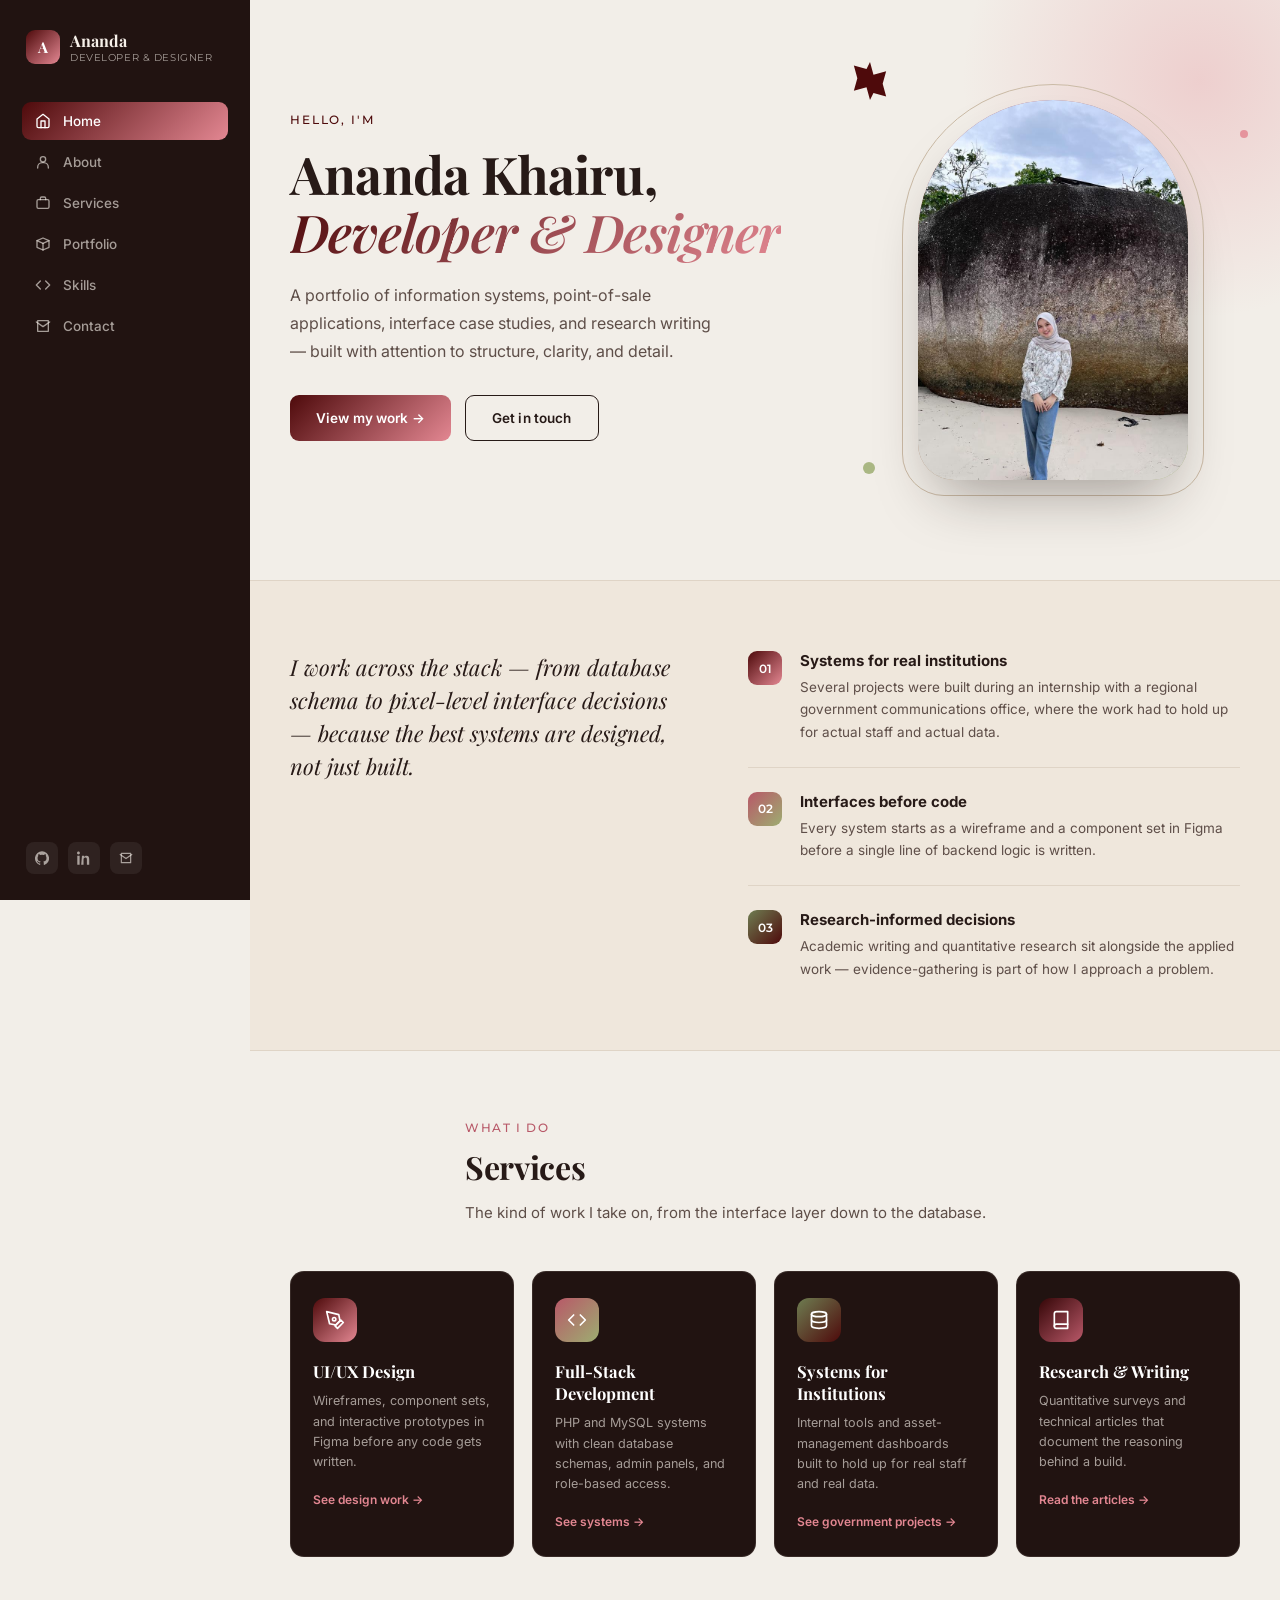
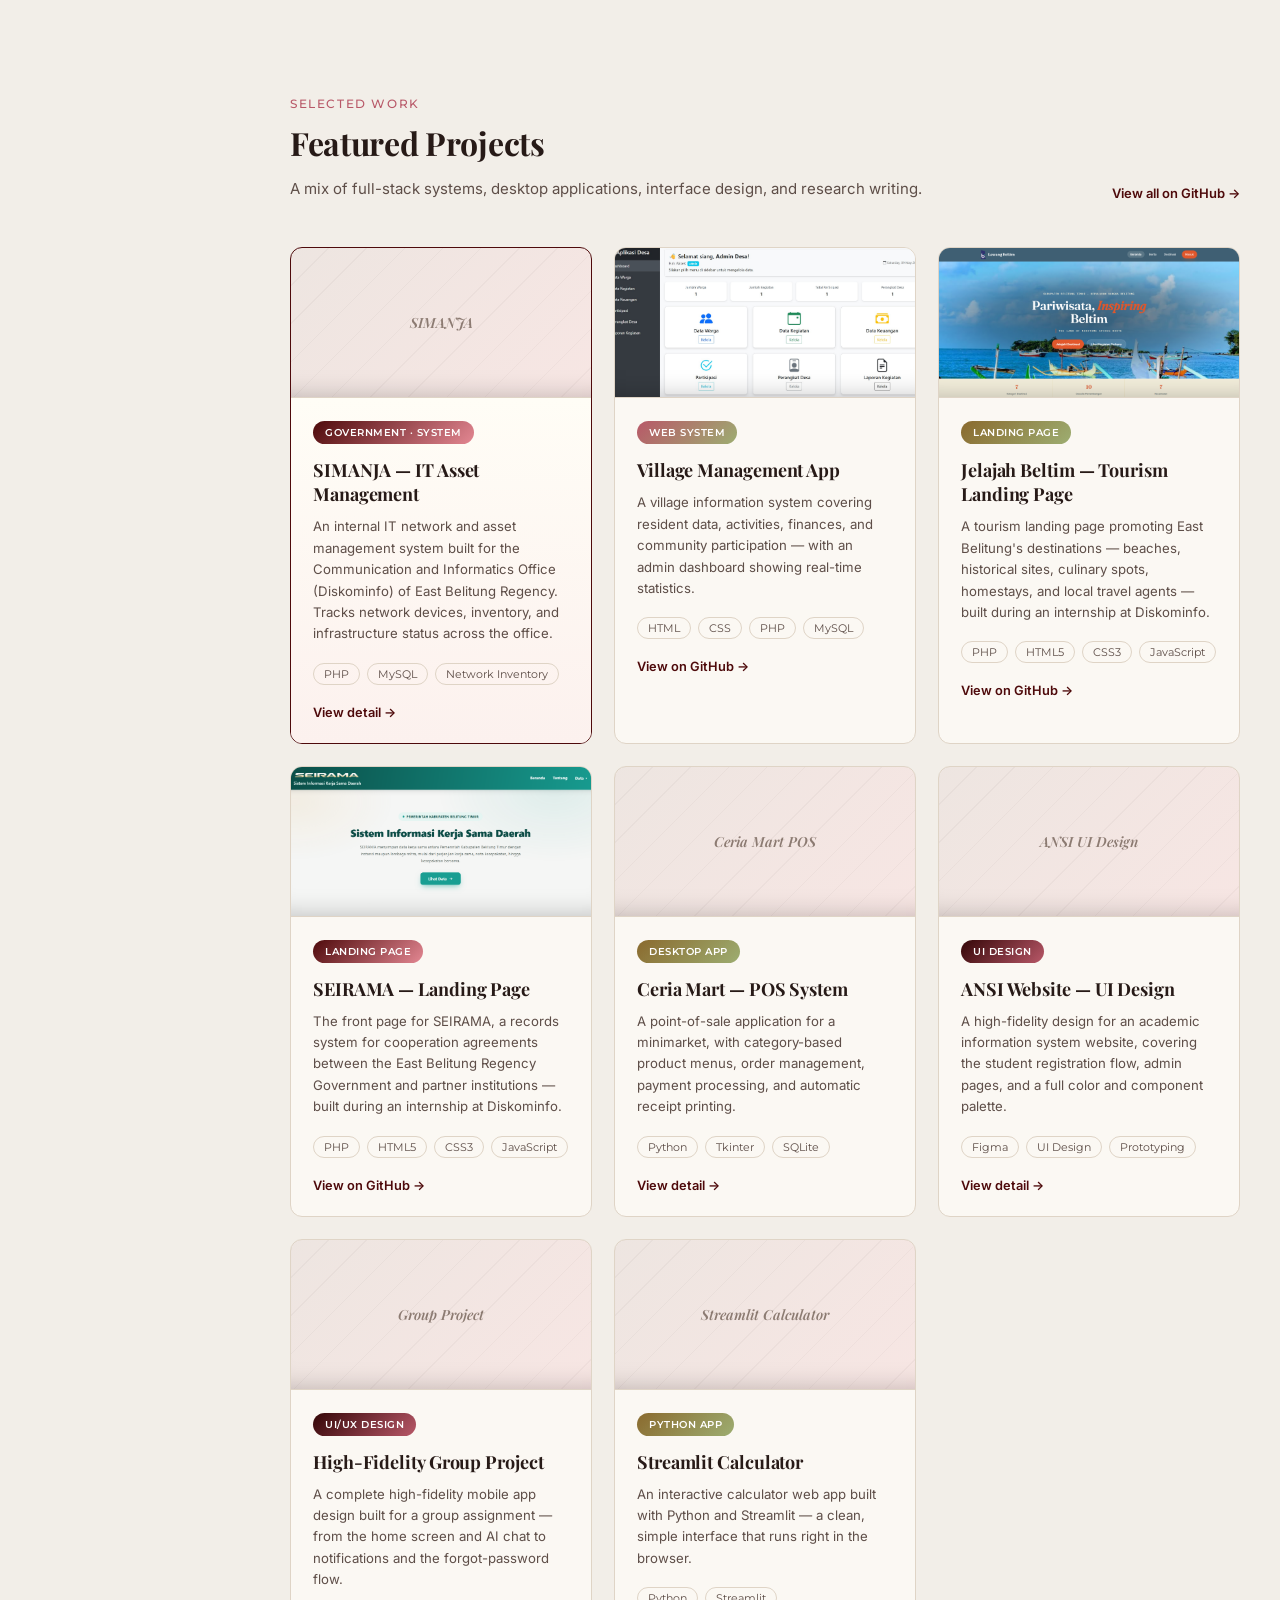
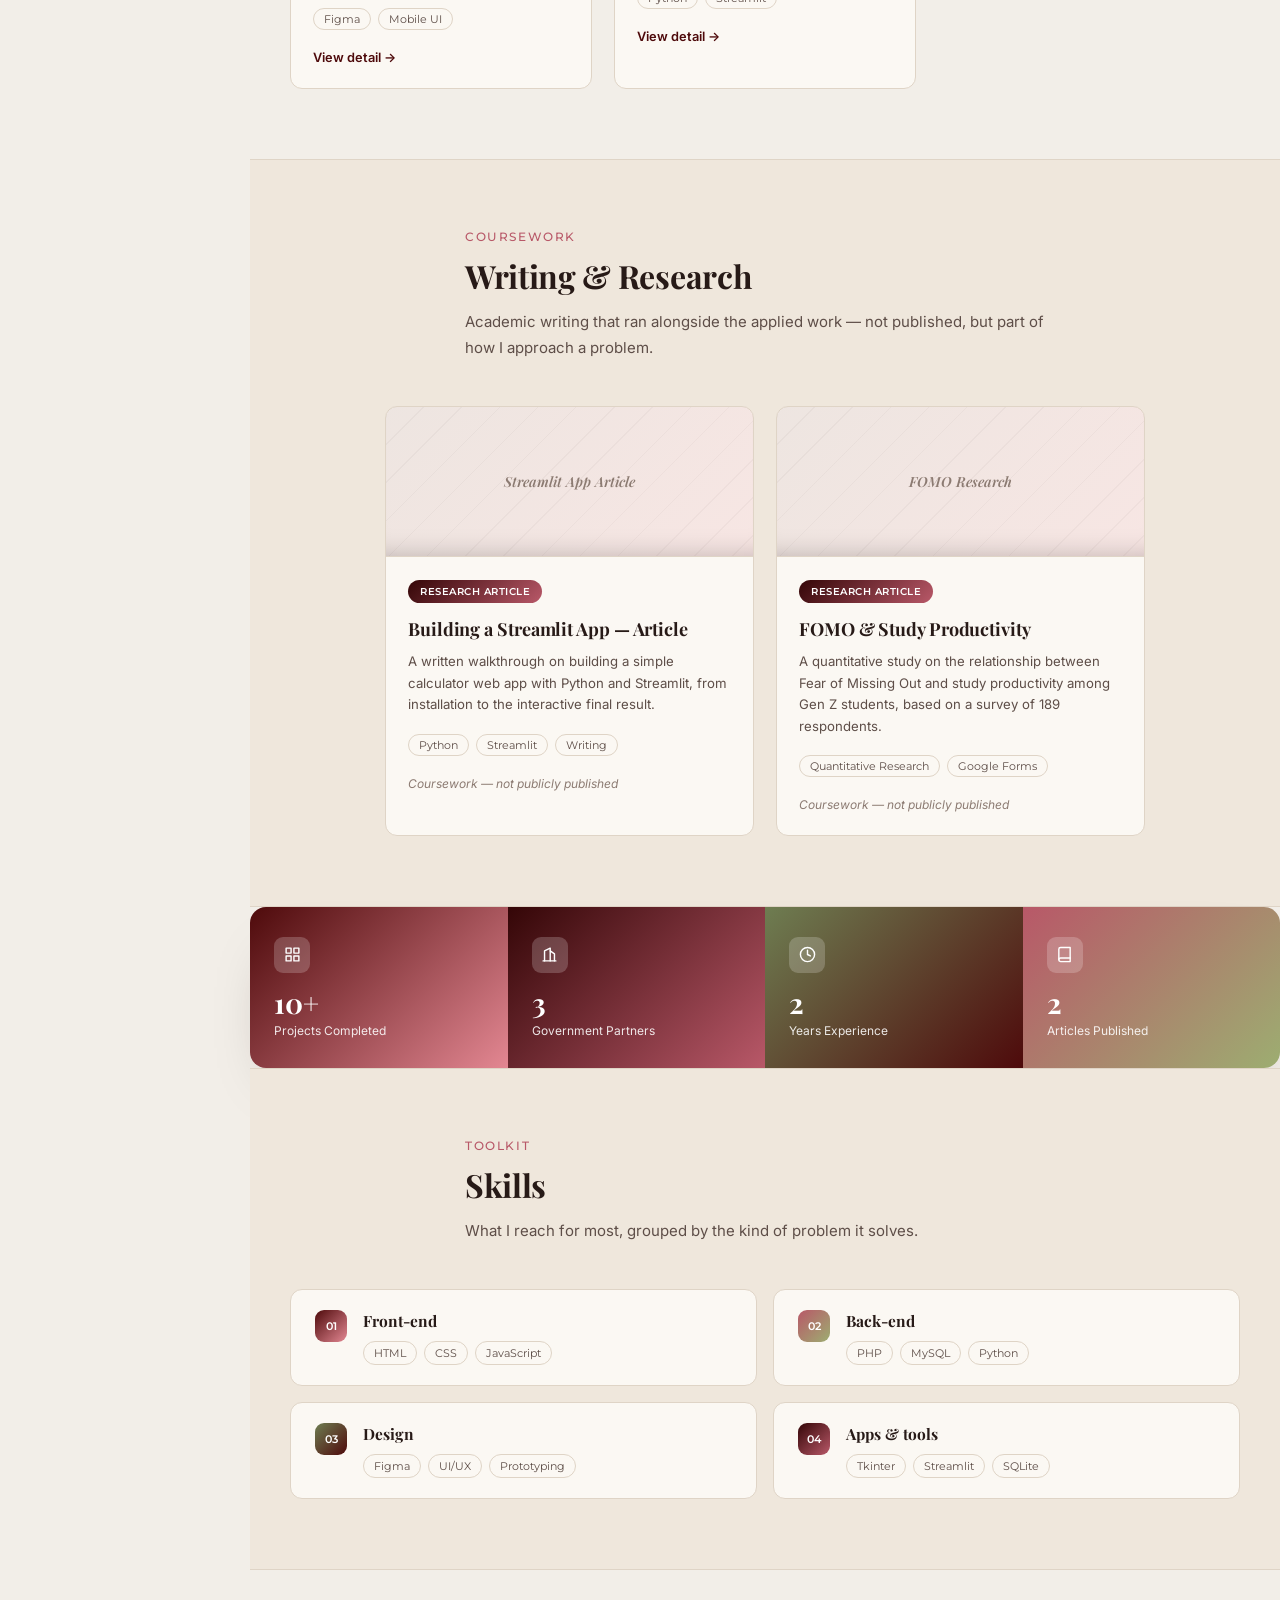
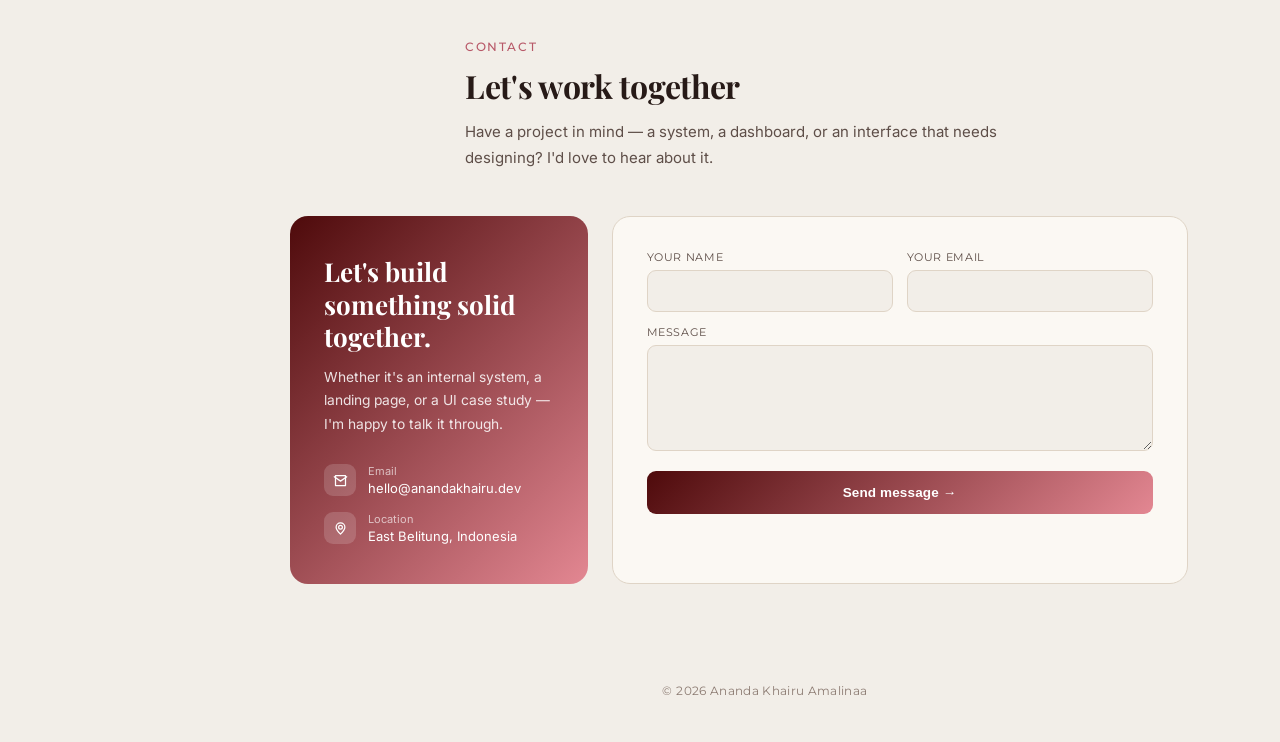
==== index.html @ 0673ea7f "Update index.html" ====
<!DOCTYPE html>
<html lang="en">
<head>
<meta charset="UTF-8">
<meta name="viewport" content="width=device-width, initial-scale=1.0">
<title>Ananda Khairu — Developer & UI/UX Designer</title>
<link rel="preconnect" href="https://fonts.googleapis.com">
<link href="https://fonts.googleapis.com/css2?family=Playfair+Display:ital,wght@0,600;0,700;0,800;0,900;1,600;1,700&family=Montserrat:wght@500;600;700&family=Inter:wght@400;500;600;700&display=swap" rel="stylesheet">
<style>
  :root{
    --cream:#F2EEE8;
    --card:#FBF8F3;
    --panel:#EFE7DC;
    --wine:#4E0A0B;
    --wine-dark:#340607;
    --cornflower:#E38792;
    --cornflower-dark:#B85868;
    --khaki:#9DAD71;
    --khaki-dark:#6E7D51;
    --ink:#271A17;
    --ink-soft:#5E4E48;
    --ink-faint:#8C7B72;
    --line:#DFD4C6;
    --line-strong:#CBBBA6;
    --dark:#211311;
    --dark-soft:#2D1C19;
    --dark-line:rgba(247,241,234,0.1);
    --on-dark:#F7F1EA;
    --on-dark-soft:rgba(247,241,234,0.62);
    --grad-1:linear-gradient(135deg, var(--wine) 0%, var(--cornflower) 100%);
    --grad-2:linear-gradient(135deg, var(--cornflower-dark) 0%, var(--khaki) 100%);
    --grad-3:linear-gradient(135deg, var(--khaki-dark) 0%, var(--wine) 100%);
    --grad-4:linear-gradient(135deg, var(--wine-dark) 0%, var(--cornflower-dark) 100%);
  }
  *{box-sizing:border-box;}
  html{scroll-behavior:smooth;}
  body{
    margin:0;
    background:var(--cream);
    color:var(--ink);
    font-family:'Inter',sans-serif;
    -webkit-font-smoothing:antialiased;
  }
  a{color:inherit;}
  ::selection{background:var(--wine); color:#fff;}
  svg{display:block;}

  .shell{display:flex; min-height:100vh; align-items:stretch;}

  /* ============ SIDEBAR ============ */
  .sidebar{
    width:250px; flex-shrink:0; background:var(--dark); color:var(--on-dark);
    position:sticky; top:0; height:100vh; overflow-y:auto;
    display:flex; flex-direction:column; padding:30px 22px 26px; z-index:60;
  }
  .side-logo{
    display:flex; align-items:center; gap:10px; margin-bottom:38px; padding:0 4px;
  }
  .side-logo .mark{
    width:34px; height:34px; border-radius:9px; background:var(--grad-1);
    display:flex; align-items:center; justify-content:center;
    font-family:'Playfair Display',serif; font-weight:700; font-size:15px; color:#fff; flex-shrink:0;
  }
  .side-logo .txt{font-family:'Playfair Display',serif; font-weight:700; font-size:16px; line-height:1.2;}
  .side-logo .txt small{display:block; font-family:'Montserrat',monospace; font-weight:400; font-size:9.5px; letter-spacing:0.06em; text-transform:uppercase; color:var(--on-dark-soft); margin-top:2px;}

  .side-nav{display:flex; flex-direction:column; gap:3px; margin-bottom:28px;}
  .side-nav a{
    display:flex; align-items:center; gap:12px; padding:11px 13px; border-radius:9px;
    text-decoration:none; color:var(--on-dark-soft); font-size:13.5px; font-weight:500;
    transition:background .18s ease, color .18s ease;
  }
  .side-nav a svg{width:16px; height:16px; flex-shrink:0;}
  .side-nav a:hover{background:rgba(247,241,234,0.06); color:var(--on-dark);}
  .side-nav a.active{background:var(--grad-1); color:#fff;}

  .side-spacer{flex:1;}

  .side-social{display:flex; gap:10px; padding:0 4px;}
  .side-social a{
    width:32px; height:32px; border-radius:8px; background:rgba(247,241,234,0.07);
    display:flex; align-items:center; justify-content:center; color:var(--on-dark-soft);
    transition:background .18s ease, color .18s ease;
  }
  .side-social a svg{width:14px; height:14px;}
  .side-social a:hover{background:var(--grad-1); color:#fff;}

  /* ============ MAIN ============ */
  .main{flex:1; min-width:0;}
  .wrap{max-width:1080px; margin:0 auto; padding:0 40px;}

  /* HERO */
  .hero-shell{position:relative; overflow:hidden;}
  .hero-shell::before{
    content:""; position:absolute; top:-160px; right:-160px; width:480px; height:480px;
    border-radius:50%; background:radial-gradient(circle, var(--cornflower) 0%, transparent 70%); opacity:0.3;
  }
  .hero{
    padding:70px 40px 70px; max-width:1080px; margin:0 auto;
    display:grid; grid-template-columns:1.2fr 0.85fr; gap:50px; align-items:center;
    position:relative; z-index:1;
  }
  .eyebrow{
    font-family:'Montserrat',monospace; font-size:11.5px; letter-spacing:0.16em;
    text-transform:uppercase; color:var(--wine); margin-bottom:18px; font-weight:500;
  }
  h1{
    font-family:'Playfair Display',serif; font-weight:700; font-size:52px; line-height:1.12;
    letter-spacing:-0.015em; margin:0 0 20px;
  }
  h1 em{font-style:italic; font-weight:600; background:var(--grad-1); -webkit-background-clip:text; background-clip:text; color:transparent;}
  .hero p.lead{font-size:16px; line-height:1.75; color:var(--ink-soft); max-width:440px; margin:0 0 30px;}
  .hero-cta{display:flex; gap:14px; flex-wrap:wrap; margin-bottom:26px;}
  .btn{
    display:inline-flex; align-items:center; gap:8px;
    padding:14px 26px; border-radius:9px; font-weight:600; font-size:13.5px;
    text-decoration:none; transition:transform .15s ease, box-shadow .15s ease, background .15s ease;
    letter-spacing:0.01em; border:none; cursor:pointer;
  }
  .btn-primary{background:var(--grad-1); color:#fff;}
  .btn-primary:hover{transform:translateY(-2px); box-shadow:0 16px 28px -10px rgba(78,10,11,0.45);}
  .btn-ghost{border:1.5px solid var(--ink); color:var(--ink); background:transparent;}
  .btn-ghost:hover{background:var(--ink); color:var(--cream);}

  /* hero visual — arch photo frame */
  .hero-visual{position:relative; display:flex; align-items:center; justify-content:center; height:440px;}
  .photo-ring{
    position:absolute; width:302px; height:412px; border-radius:151px 151px 42px 42px;
    border:1.5px solid var(--line-strong); pointer-events:none;
  }
  .photo-arch{
    position:relative; width:270px; height:380px; border-radius:135px 135px 36px 36px;
    overflow:hidden; background:var(--grad-2); box-shadow:0 30px 60px -20px rgba(33,23,17,0.4);
  }
  .photo-arch img{width:100%; height:100%; object-fit:cover; display:block; position:relative; z-index:2;}
  .photo-arch .fallback{
    position:absolute; inset:0; display:flex; flex-direction:column; align-items:center; justify-content:center;
    gap:12px; color:#fff; text-align:center; padding:24px; z-index:1;
  }
  .photo-arch .fallback svg{width:44px; height:44px; opacity:0.85;}
  .photo-arch .fallback span{font-size:12.5px; line-height:1.55; opacity:0.92; max-width:190px;}
  .hero-star{position:absolute; top:-8px; left:-16px; width:38px; height:38px; color:var(--wine); z-index:3;}
  .deco-dot{position:absolute; border-radius:50%;}
  .deco-dot.d1{width:12px; height:12px; background:var(--khaki); bottom:36px; left:-4px; opacity:0.85;}
  .deco-dot.d2{width:8px; height:8px; background:var(--cornflower); top:60px; right:-8px; opacity:0.85;}

  /* SECTIONS */
  section{padding:70px 40px;}
  .section-head{max-width:600px; margin:0 auto 46px;}
  .section-head.row-head{display:flex; align-items:flex-end; justify-content:space-between; max-width:none; gap:20px;}
  .section-eyebrow{
    font-family:'Montserrat',monospace; font-size:11.5px; letter-spacing:0.14em; text-transform:uppercase;
    color:var(--cornflower-dark); margin-bottom:10px; font-weight:500;
  }
  h2{font-family:'Playfair Display',serif; font-size:32px; font-weight:700; margin:0 0 12px; letter-spacing:-0.01em;}
  .section-head p{color:var(--ink-soft); line-height:1.7; font-size:15px; margin:0;}
  .view-all{font-size:13px; font-weight:600; color:var(--wine); text-decoration:none; white-space:nowrap; display:inline-flex; align-items:center; gap:5px;}
  .view-all:hover{gap:8px;}

  #about{background:var(--panel); border-top:1px solid var(--line); border-bottom:1px solid var(--line);}

  /* ABOUT */
  .about-grid{max-width:1080px; margin:0 auto; display:grid; grid-template-columns:0.9fr 1.1fr; gap:56px;}
  .about-grid .big{font-family:'Playfair Display',serif; font-style:italic; font-size:22px; line-height:1.5; color:var(--ink); margin:0;}
  .about-list{display:flex; flex-direction:column; gap:24px;}
  .about-item{display:flex; gap:18px; padding-bottom:24px; border-bottom:1px solid var(--line);}
  .about-item:last-child{border-bottom:none; padding-bottom:0;}
  .about-item .num{
    font-family:'Montserrat',monospace; font-size:12px; font-weight:600;
    width:34px; height:34px; min-width:34px; border-radius:9px;
    display:flex; align-items:center; justify-content:center; color:#fff;
  }
  .about-item:nth-child(1) .num{background:var(--grad-1);}
  .about-item:nth-child(2) .num{background:var(--grad-2);}
  .about-item:nth-child(3) .num{background:var(--grad-3);}
  .about-item h4{font-size:15px; font-weight:700; margin:0 0 6px;}
  .about-item p{font-size:13.5px; color:var(--ink-soft); line-height:1.65; margin:0;}

  /* SERVICES (dark bento) */
  #services{background:var(--cream);}
  .services-grid{max-width:1080px; margin:0 auto; display:grid; grid-template-columns:repeat(4,1fr); gap:18px;}
  .service-card{
    background:var(--dark); color:var(--on-dark); border:1px solid var(--dark-line); border-radius:14px; padding:26px 22px;
    transition:transform .2s ease, box-shadow .2s ease;
  }
  .service-card:hover{transform:translateY(-5px); box-shadow:0 26px 46px -26px rgba(33,23,17,0.4);}
  .service-card .icon{
    width:44px; height:44px; border-radius:12px;
    display:flex; align-items:center; justify-content:center; margin-bottom:18px; color:#fff;
  }
  .service-card .icon svg{width:20px; height:20px;}
  .service-card:nth-child(4n+1) .icon{background:var(--grad-1);}
  .service-card:nth-child(4n+2) .icon{background:var(--grad-2);}
  .service-card:nth-child(4n+3) .icon{background:var(--grad-3);}
  .service-card:nth-child(4n+4) .icon{background:var(--grad-4);}
  .service-card h4{font-family:'Playfair Display',serif; font-size:16.5px; font-weight:700; margin:0 0 9px; color:#fff;}
  .service-card p{font-size:12.6px; color:var(--on-dark-soft); line-height:1.6; margin:0 0 16px;}
  .service-card a{font-size:12px; font-weight:600; color:var(--cornflower); text-decoration:none; display:inline-flex; align-items:center; gap:5px;}
  .service-card a:hover{gap:8px;}

  /* PROJECTS GRID */
  .grid{max-width:1080px; margin:0 auto; display:grid; grid-template-columns:repeat(3,1fr); gap:22px;}
  .card{
    background:var(--card); border:1px solid var(--line); border-radius:12px;
    overflow:hidden; display:flex; flex-direction:column; min-height:100%;
    transition:transform .22s ease, box-shadow .22s ease, border-color .22s ease;
  }
  .card:hover{transform:translateY(-5px); box-shadow:0 26px 46px -26px rgba(33,23,17,0.32); border-color:var(--line-strong);}
  .card .thumb{height:150px; width:100%; background-size:cover; background-position:center; border-bottom:1px solid var(--line); position:relative;}
  .card .thumb::after{content:""; position:absolute; inset:0; box-shadow:inset 0 -26px 26px -26px rgba(0,0,0,0.25);}
  .card .thumb.placeholder{position:relative; overflow:hidden;}
  .card .thumb.placeholder .fallback-txt{
    position:absolute; inset:0; display:flex; align-items:center; justify-content:center;
    background:
      linear-gradient(135deg, rgba(78,10,11,0.08), rgba(227,135,146,0.16)),
      repeating-linear-gradient(135deg, transparent, transparent 26px, rgba(33,23,17,0.035) 26px, rgba(33,23,17,0.035) 27px);
    font-family:'Playfair Display',serif; font-style:italic; font-weight:600; font-size:14px; color:var(--ink-faint);
    text-align:center; padding:10px; z-index:1;
  }
  .card .thumb.placeholder img{position:relative; width:100%; height:100%; object-fit:cover; z-index:2;}
  .card .thumb.logo{display:flex; align-items:center; justify-content:center; background:var(--dark); padding:18px;}
  .card .thumb.logo img{height:100%; width:auto; object-fit:contain;}
  .card .body{padding:22px;}
  .card .badge{
    display:inline-block; font-family:'Montserrat',monospace; font-size:10.3px; font-weight:600;
    letter-spacing:0.05em; text-transform:uppercase; padding:5px 12px; border-radius:20px; margin-bottom:14px; color:#fff;
  }
  .badge.web{background:var(--grad-2);}
  .badge.uiux{background:var(--grad-4);}
  .badge.app{background:linear-gradient(135deg,#8A6A2E,var(--khaki));}
  .badge.gov{background:var(--grad-1);}
  .card h3{font-family:'Playfair Display',serif; font-size:18px; font-weight:700; margin:0 0 10px; letter-spacing:-0.005em;}
  .card p{font-size:13.2px; line-height:1.62; color:var(--ink-soft); margin:0 0 18px; flex-grow:1;}
  .stack{display:flex; flex-wrap:wrap; gap:7px; margin-bottom:16px;}
  .stack span{font-size:11px; font-family:'Montserrat',monospace; border:1px solid var(--line); padding:3px 10px; border-radius:20px; color:var(--ink-soft);}
  .card a.detail{font-size:12.8px; font-weight:600; color:var(--wine); text-decoration:none; display:inline-flex; align-items:center; gap:6px;}
  .card a.detail:hover{gap:9px;}
  .card .detail-note{font-size:12px; font-style:italic; color:var(--ink-faint); font-family:'Inter',sans-serif;}
  .card.featured{border-color:var(--wine);}
  .card.featured .body{background:linear-gradient(180deg,#FFFDF6 0%, #FCF1EE 100%);}
  .writing-grid{grid-template-columns:repeat(2,1fr); max-width:760px;}
  #writing{background:var(--panel); border-top:1px solid var(--line); border-bottom:1px solid var(--line);}

  /* STATS BAR */
  .stats-bar{padding:0;}
  .stats-bar-inner{display:grid; grid-template-columns:repeat(4,1fr); max-width:1080px; margin:0 auto; border-radius:16px; overflow:hidden; box-shadow:0 30px 60px -30px rgba(33,23,17,0.35);}
  .stat-block{padding:30px 24px; color:#fff;}
  .stat-block:nth-child(1){background:var(--grad-1);}
  .stat-block:nth-child(2){background:var(--grad-4);}
  .stat-block:nth-child(3){background:var(--grad-3);}
  .stat-block:nth-child(4){background:var(--grad-2);}
  .stat-block .icon{width:36px; height:36px; border-radius:9px; background:rgba(255,255,255,0.2); display:flex; align-items:center; justify-content:center; margin-bottom:16px;}
  .stat-block .icon svg{width:17px; height:17px;}
  .stat-block .num{font-family:'Playfair Display',serif; font-weight:700; font-size:28px; line-height:1;}
  .stat-block .label{font-size:12px; margin-top:6px; opacity:0.88;}

  /* SKILLS */
  #skills{background:var(--panel); border-top:1px solid var(--line); border-bottom:1px solid var(--line);}
  .skills-wrap{max-width:1080px; margin:0 auto; display:grid; grid-template-columns:1fr 1fr; gap:16px;}
  .skill-row{padding:20px 24px; background:var(--card); border:1px solid var(--line); border-radius:12px; display:flex; gap:16px; align-items:flex-start;}
  .skill-row .num{
    width:32px; height:32px; min-width:32px; border-radius:9px; color:#fff;
    display:flex; align-items:center; justify-content:center; font-family:'Montserrat',monospace; font-size:11px; font-weight:600;
  }
  .skill-row:nth-child(1) .num{background:var(--grad-1);}
  .skill-row:nth-child(2) .num{background:var(--grad-2);}
  .skill-row:nth-child(3) .num{background:var(--grad-3);}
  .skill-row:nth-child(4) .num{background:var(--grad-4);}
  .skill-row .name{font-family:'Playfair Display',serif; font-weight:700; font-size:15.5px; margin-bottom:10px; display:block;}
  .skill-row .tags{display:flex; gap:7px; flex-wrap:wrap;}
  .skill-row .tags span{font-size:11.3px; font-family:'Montserrat',monospace; color:var(--ink-soft); border:1px solid var(--line); padding:4px 10px; border-radius:20px;}

  /* CONTACT */
  #contact{background:var(--cream);}
  .contact-grid{max-width:1080px; margin:0 auto; display:grid; grid-template-columns:0.85fr 1.15fr; gap:24px;}
  .contact-card{background:var(--grad-1); border-radius:18px; padding:40px 34px; color:#fff; display:flex; flex-direction:column;}
  .contact-card h3{font-family:'Playfair Display',serif; font-size:26px; margin:0 0 12px; line-height:1.25;}
  .contact-card p{font-size:13.8px; line-height:1.7; color:rgba(255,255,255,0.86); margin:0 0 28px;}
  .contact-info{display:flex; flex-direction:column; gap:16px; margin-top:auto;}
  .contact-info .item{display:flex; gap:12px; align-items:center; font-size:13px;}
  .contact-info .ico{width:32px; height:32px; border-radius:9px; background:rgba(255,255,255,0.16); display:flex; align-items:center; justify-content:center; flex-shrink:0;}
  .contact-info .ico svg{width:15px; height:15px;}
  .contact-info .item div span{display:block; font-size:11px; color:rgba(255,255,255,0.65); margin-bottom:2px;}

  .contact-form{background:var(--card); border:1px solid var(--line); border-radius:18px; padding:34px;}
  .form-row{display:grid; grid-template-columns:1fr 1fr; gap:14px; margin-bottom:14px;}
  .form-field{display:flex; flex-direction:column; gap:6px;}
  .form-field.full{grid-column:1 / -1;}
  .form-field label{font-family:'Montserrat',monospace; font-size:10.5px; letter-spacing:0.06em; text-transform:uppercase; color:var(--ink-soft);}
  .form-field input, .form-field textarea{
    border:1px solid var(--line); border-radius:9px; padding:12px 14px; font-family:'Inter',sans-serif;
    font-size:13.5px; background:var(--cream); color:var(--ink); resize:vertical;
  }
  .form-field input:focus, .form-field textarea:focus{outline:2px solid var(--cornflower); outline-offset:1px;}
  .contact-form button{width:100%; justify-content:center; margin-top:6px;}

  footer.fine-print{padding:30px 40px 44px; text-align:center;}
  footer.fine-print .fine{font-size:11.5px; color:var(--ink-faint); font-family:'Montserrat',monospace; letter-spacing:0.03em;}

  @media (max-width:980px){
    .shell{flex-direction:column;}
    .sidebar{
      position:relative; height:auto; width:100%; flex-direction:row;
      align-items:center; justify-content:space-between; padding:16px 20px;
    }
    .side-nav, .side-spacer, .side-social{display:none;}
    .hero{grid-template-columns:1fr; padding-top:50px; text-align:left;}
    .hero-visual{height:280px; order:-1; margin-bottom:10px;}
    h1{font-size:38px;}
    .grid{grid-template-columns:1fr 1fr;}
    .about-grid{grid-template-columns:1fr; gap:32px;}
    .services-grid{grid-template-columns:1fr 1fr;}
    .stats-bar-inner{grid-template-columns:1fr 1fr;}
    .skills-wrap{grid-template-columns:1fr;}
    .contact-grid{grid-template-columns:1fr;}
    .wrap, .hero, section{padding-left:24px; padding-right:24px;}
  }
  @media (max-width:560px){
    .grid{grid-template-columns:1fr;}
    .services-grid{grid-template-columns:1fr;}
    .stats-bar-inner{grid-template-columns:1fr;}
    .form-row{grid-template-columns:1fr;}
    h1{font-size:32px;}
  }
</style>
</head>
<body>

<div class="shell">
  <aside class="sidebar">
    <div class="side-logo">
      <div class="mark">A</div>
      <div class="txt">Ananda<small>Developer & Designer</small></div>
    </div>
    <nav class="side-nav">
      <a href="#hero" class="active"><svg viewBox="0 0 24 24" fill="none" stroke="currentColor" stroke-width="2" stroke-linecap="round" stroke-linejoin="round"><path d="M3 9l9-7 9 7v11a2 2 0 0 1-2 2H5a2 2 0 0 1-2-2z"/><polyline points="9 22 9 12 15 12 15 22"/></svg>Home</a>
      <a href="#about"><svg viewBox="0 0 24 24" fill="none" stroke="currentColor" stroke-width="2" stroke-linecap="round" stroke-linejoin="round"><circle cx="12" cy="8" r="4"/><path d="M4 21v-1a7 7 0 0 1 7-7h2a7 7 0 0 1 7 7v1"/></svg>About</a>
      <a href="#services"><svg viewBox="0 0 24 24" fill="none" stroke="currentColor" stroke-width="2" stroke-linecap="round" stroke-linejoin="round"><rect x="3" y="7" width="18" height="13" rx="2"/><path d="M8 7V5a2 2 0 0 1 2-2h4a2 2 0 0 1 2 2v2"/></svg>Services</a>
      <a href="#work"><svg viewBox="0 0 24 24" fill="none" stroke="currentColor" stroke-width="2" stroke-linecap="round" stroke-linejoin="round"><path d="M3 7l9-4 9 4-9 4-9-4z"/><path d="M3 7v10l9 4 9-4V7"/><path d="M12 11v10"/></svg>Portfolio</a>
      <a href="#skills"><svg viewBox="0 0 24 24" fill="none" stroke="currentColor" stroke-width="2" stroke-linecap="round" stroke-linejoin="round"><polyline points="16 18 22 12 16 6"/><polyline points="8 6 2 12 8 18"/></svg>Skills</a>
      <a href="#contact"><svg viewBox="0 0 24 24" fill="none" stroke="currentColor" stroke-width="2" stroke-linecap="round" stroke-linejoin="round"><path d="M4 4h16v16H4z"/><path d="M22 6l-10 7L2 6"/></svg>Contact</a>
    </nav>
    <div class="side-spacer"></div>
    <div class="side-social">
      <a href="https://github.com/anandakhairu" target="_blank" aria-label="GitHub"><svg viewBox="0 0 24 24" fill="currentColor"><path d="M12 .5a12 12 0 0 0-3.79 23.4c.6.1.82-.26.82-.58v-2.02c-3.34.72-4.04-1.6-4.04-1.6-.55-1.4-1.34-1.76-1.34-1.76-1.1-.75.08-.74.08-.74 1.2.09 1.84 1.24 1.84 1.24 1.08 1.84 2.83 1.3 3.52 1 .1-.78.42-1.3.76-1.6-2.66-.3-5.47-1.34-5.47-5.93 0-1.31.47-2.38 1.24-3.22-.13-.3-.54-1.52.12-3.18 0 0 1-.32 3.3 1.23a11.5 11.5 0 0 1 6 0c2.3-1.55 3.3-1.23 3.3-1.23.66 1.66.25 2.88.12 3.18.77.84 1.24 1.91 1.24 3.22 0 4.6-2.81 5.62-5.49 5.92.43.37.81 1.1.81 2.22v3.29c0 .32.22.69.83.57A12 12 0 0 0 12 .5z"/></svg></a>
      <a href="https://www.linkedin.com/in/anandakhairuamalinaa" target="_blank" aria-label="LinkedIn"><svg viewBox="0 0 24 24" fill="currentColor"><path d="M4.98 3.5C4.98 4.88 3.88 6 2.5 6S0 4.88 0 3.5 1.12 1 2.5 1s2.48 1.12 2.48 2.5zM.5 8.25h4v15.25h-4zM8.5 8.25h3.83v2.08h.05c.53-1 1.84-2.08 3.79-2.08 4.05 0 4.8 2.67 4.8 6.15v9.1h-4v-8.07c0-1.92-.03-4.4-2.68-4.4-2.68 0-3.09 2.1-3.09 4.26v8.21h-4z"/></svg></a>
      <a href="mailto:hello@anandakhairu.dev" aria-label="Email"><svg viewBox="0 0 24 24" fill="none" stroke="currentColor" stroke-width="2" stroke-linecap="round" stroke-linejoin="round"><path d="M4 4h16v16H4z"/><path d="M22 6l-10 7L2 6"/></svg></a>
    </div>
  </aside>

  <div class="main">

    <div class="hero-shell">
    <section class="hero" id="hero">
      <div>
        <div class="eyebrow">Hello, I'm</div>
        <h1>Ananda Khairu, <em>Developer & Designer</em></h1>
        <p class="lead">A portfolio of information systems, point-of-sale applications, interface case studies, and research writing — built with attention to structure, clarity, and detail.</p>
        <div class="hero-cta">
          <a href="#work" class="btn btn-primary">View my work →</a>
          <a href="#contact" class="btn btn-ghost">Get in touch</a>
        </div>
      </div>
      <div class="hero-visual">
        <div class="photo-ring"></div>
        <div class="deco-dot d1"></div>
        <div class="deco-dot d2"></div>
        <svg class="hero-star" viewBox="0 0 24 24" fill="currentColor"><path d="M12 0l2.2 8 8-2.2-2.2 8 2.2 8-8-2.2L12 24l-2.2-8-8 2.2 2.2-8-2.2-8 8 2.2z"/></svg>
        <div class="photo-arch">
          <div class="fallback">
            <svg viewBox="0 0 24 24" fill="none" stroke="currentColor" stroke-width="1.5" stroke-linecap="round" stroke-linejoin="round"><circle cx="12" cy="8" r="4"/><path d="M4 21v-1a7 7 0 0 1 7-7h2a7 7 0 0 1 7 7v1"/></svg>
            <span>Taruh fotomu di assets/profile.jpeg</span>
          </div>
          <img src="assets/profile.jpeg" alt="Ananda Khairu" onerror="this.style.display='none'">
        </div>
      </div>
    </section>
    </div>

    <section id="about">
      <div class="about-grid">
        <p class="big">I work across the stack — from database schema to pixel-level interface decisions — because the best systems are designed, not just built.</p>
        <div class="about-list">
          <div class="about-item">
            <span class="num">01</span>
            <div><h4>Systems for real institutions</h4><p>Several projects were built during an internship with a regional government communications office, where the work had to hold up for actual staff and actual data.</p></div>
          </div>
          <div class="about-item">
            <span class="num">02</span>
            <div><h4>Interfaces before code</h4><p>Every system starts as a wireframe and a component set in Figma before a single line of backend logic is written.</p></div>
          </div>
          <div class="about-item">
            <span class="num">03</span>
            <div><h4>Research-informed decisions</h4><p>Academic writing and quantitative research sit alongside the applied work — evidence-gathering is part of how I approach a problem.</p></div>
          </div>
        </div>
      </div>
    </section>

    <section id="services">
      <div class="section-head">
        <div class="section-eyebrow">What I do</div>
        <h2>Services</h2>
        <p>The kind of work I take on, from the interface layer down to the database.</p>
      </div>
      <div class="services-grid">
        <div class="service-card">
          <div class="icon"><svg viewBox="0 0 24 24" fill="none" stroke="currentColor" stroke-width="2" stroke-linecap="round" stroke-linejoin="round"><path d="M12 19l7-7 3 3-7 7-3-3z"/><path d="M18 13l-1.5-7.5L2 2l3.5 14.5L13 18l5-5z"/><circle cx="11" cy="11" r="2"/></svg></div>
          <h4>UI/UX Design</h4>
          <p>Wireframes, component sets, and interactive prototypes in Figma before any code gets written.</p>
          <a href="#work">See design work →</a>
        </div>
        <div class="service-card">
          <div class="icon"><svg viewBox="0 0 24 24" fill="none" stroke="currentColor" stroke-width="2" stroke-linecap="round" stroke-linejoin="round"><polyline points="16 18 22 12 16 6"/><polyline points="8 6 2 12 8 18"/></svg></div>
          <h4>Full-Stack Development</h4>
          <p>PHP and MySQL systems with clean database schemas, admin panels, and role-based access.</p>
          <a href="#work">See systems →</a>
        </div>
        <div class="service-card">
          <div class="icon"><svg viewBox="0 0 24 24" fill="none" stroke="currentColor" stroke-width="2" stroke-linecap="round" stroke-linejoin="round"><ellipse cx="12" cy="5" rx="9" ry="3"/><path d="M21 12c0 1.66-4 3-9 3s-9-1.34-9-3"/><path d="M3 5v14c0 1.66 4 3 9 3s9-1.34 9-3V5"/></svg></div>
          <h4>Systems for Institutions</h4>
          <p>Internal tools and asset-management dashboards built to hold up for real staff and real data.</p>
          <a href="#work">See government projects →</a>
        </div>
        <div class="service-card">
          <div class="icon"><svg viewBox="0 0 24 24" fill="none" stroke="currentColor" stroke-width="2" stroke-linecap="round" stroke-linejoin="round"><path d="M4 19.5A2.5 2.5 0 0 1 6.5 17H20"/><path d="M6.5 2H20v20H6.5A2.5 2.5 0 0 1 4 19.5v-15A2.5 2.5 0 0 1 6.5 2z"/></svg></div>
          <h4>Research & Writing</h4>
          <p>Quantitative surveys and technical articles that document the reasoning behind a build.</p>
          <a href="#work">Read the articles →</a>
        </div>
      </div>
    </section>

    <section id="work">
      <div class="section-head row-head">
        <div>
          <div class="section-eyebrow">Selected work</div>
          <h2>Featured Projects</h2>
          <p>A mix of full-stack systems, desktop applications, interface design, and research writing.</p>
        </div>
        <a class="view-all" href="https://github.com/anandakhairu" target="_blank">View all on GitHub →</a>
      </div>

      <div class="grid">

        <div class="card featured">
          <div class="thumb placeholder"><span class="fallback-txt">SIMANJA</span><img src="assets/simanja-dashboard.jpg" alt="SIMANJA" onerror="this.style.display='none'"></div>
          <div class="body">
            <span class="badge gov">Government · System</span>
            <h3>SIMANJA — IT Asset Management</h3>
            <p>An internal IT network and asset management system built for the Communication and Informatics Office (Diskominfo) of East Belitung Regency. Tracks network devices, inventory, and infrastructure status across the office.</p>
            <div class="stack"><span>PHP</span><span>MySQL</span><span>Network Inventory</span></div>
            <a class="detail" href="#">View detail →</a>
          </div>
        </div>

        <div class="card">
          <div class="thumb" style="background-image:url('assets/desa-dashboard.jpg');"></div>
          <div class="body">
            <span class="badge web">Web System</span>
            <h3>Village Management App</h3>
            <p>A village information system covering resident data, activities, finances, and community participation — with an admin dashboard showing real-time statistics.</p>
            <div class="stack"><span>HTML</span><span>CSS</span><span>PHP</span><span>MySQL</span></div>
            <a class="detail" href="https://github.com/anandakhairu/aplikasi-manajemen-desa" target="_blank">View on GitHub →</a>
          </div>
        </div>

        <div class="card">
          <div class="thumb" style="background-image:url('assets/lawang-hero.png');"></div>
          <div class="body">
            <span class="badge app">Landing Page</span>
            <h3>Jelajah Beltim — Tourism Landing Page</h3>
            <p>A tourism landing page promoting East Belitung's destinations — beaches, historical sites, culinary spots, homestays, and local travel agents — built during an internship at Diskominfo.</p>
            <div class="stack"><span>PHP</span><span>HTML5</span><span>CSS3</span><span>JavaScript</span></div>
            <a class="detail" href="https://github.com/anandakhairu/Lawang_Beltim" target="_blank">View on GitHub →</a>
          </div>
        </div>

        <div class="card">
          <div class="thumb" style="background-image:url('assets/hero-seirama.png');"></div>
          <div class="body">
            <span class="badge gov">Landing Page</span>
            <h3>SEIRAMA — Landing Page</h3>
            <p>The front page for SEIRAMA, a records system for cooperation agreements between the East Belitung Regency Government and partner institutions — built during an internship at Diskominfo.</p>
            <div class="stack"><span>PHP</span><span>HTML5</span><span>CSS3</span><span>JavaScript</span></div>
            <a class="detail" href="https://github.com/anandakhairu/LandingPage_Seirama" target="_blank">View on GitHub →</a>
          </div>
        </div>

        <div class="card">
          <div class="thumb placeholder"><span class="fallback-txt">Ceria Mart POS</span><img src="assets/ceria-mart.jpg" alt="Ceria Mart POS" onerror="this.style.display='none'"></div>
          <div class="body">
            <span class="badge app">Desktop App</span>
            <h3>Ceria Mart — POS System</h3>
            <p>A point-of-sale application for a minimarket, with category-based product menus, order management, payment processing, and automatic receipt printing.</p>
            <div class="stack"><span>Python</span><span>Tkinter</span><span>SQLite</span></div>
            <a class="detail" href="#">View detail →</a>
          </div>
        </div>

        <div class="card">
          <div class="thumb placeholder"><span class="fallback-txt">ANSI UI Design</span><img src="assets/ansi-ui.jpg" alt="ANSI UI Design" onerror="this.style.display='none'"></div>
          <div class="body">
            <span class="badge uiux">UI Design</span>
            <h3>ANSI Website — UI Design</h3>
            <p>A high-fidelity design for an academic information system website, covering the student registration flow, admin pages, and a full color and component palette.</p>
            <div class="stack"><span>Figma</span><span>UI Design</span><span>Prototyping</span></div>
            <a class="detail" href="#">View detail →</a>
          </div>
        </div>

        <div class="card">
          <div class="thumb placeholder"><span class="fallback-txt">Group Project</span><img src="assets/group-project.jpg" alt="High-Fidelity Group Project" onerror="this.style.display='none'"></div>
          <div class="body">
            <span class="badge uiux">UI/UX Design</span>
            <h3>High-Fidelity Group Project</h3>
            <p>A complete high-fidelity mobile app design built for a group assignment — from the home screen and AI chat to notifications and the forgot-password flow.</p>
            <div class="stack"><span>Figma</span><span>Mobile UI</span></div>
            <a class="detail" href="#">View detail →</a>
          </div>
        </div>

        <div class="card">
          <div class="thumb placeholder"><span class="fallback-txt">Streamlit Calculator</span><img src="assets/streamlit-calculator.jpg" alt="Streamlit Calculator" onerror="this.style.display='none'"></div>
          <div class="body">
            <span class="badge app">Python App</span>
            <h3>Streamlit Calculator</h3>
            <p>An interactive calculator web app built with Python and Streamlit — a clean, simple interface that runs right in the browser.</p>
            <div class="stack"><span>Python</span><span>Streamlit</span></div>
            <a class="detail" href="#">View detail →</a>
          </div>
        </div>

      </div>
    </section>

    <section id="writing">
      <div class="section-head">
        <div class="section-eyebrow">Coursework</div>
        <h2>Writing & Research</h2>
        <p>Academic writing that ran alongside the applied work — not published, but part of how I approach a problem.</p>
      </div>
      <div class="grid writing-grid">

        <div class="card">
          <div class="thumb placeholder"><span class="fallback-txt">Streamlit App Article</span><img src="assets/streamlit-article.jpg" alt="Building a Streamlit App article" onerror="this.style.display='none'"></div>
          <div class="body">
            <span class="badge uiux">Research Article</span>
            <h3>Building a Streamlit App — Article</h3>
            <p>A written walkthrough on building a simple calculator web app with Python and Streamlit, from installation to the interactive final result.</p>
            <div class="stack"><span>Python</span><span>Streamlit</span><span>Writing</span></div>
            <span class="detail-note">Coursework — not publicly published</span>
          </div>
        </div>

        <div class="card">
          <div class="thumb placeholder"><span class="fallback-txt">FOMO Research</span><img src="assets/fomo-research.jpg" alt="FOMO & Study Productivity research" onerror="this.style.display='none'"></div>
          <div class="body">
            <span class="badge uiux">Research Article</span>
            <h3>FOMO & Study Productivity</h3>
            <p>A quantitative study on the relationship between Fear of Missing Out and study productivity among Gen Z students, based on a survey of 189 respondents.</p>
            <div class="stack"><span>Quantitative Research</span><span>Google Forms</span></div>
            <span class="detail-note">Coursework — not publicly published</span>
          </div>
        </div>

      </div>
    </section>

    <section class="stats-bar">
      <div class="stats-bar-inner">
        <div class="stat-block">
          <div class="icon"><svg viewBox="0 0 24 24" fill="none" stroke="currentColor" stroke-width="2" stroke-linecap="round" stroke-linejoin="round"><rect x="3" y="3" width="7" height="7"/><rect x="14" y="3" width="7" height="7"/><rect x="14" y="14" width="7" height="7"/><rect x="3" y="14" width="7" height="7"/></svg></div>
          <div class="num">10+</div>
          <div class="label">Projects Completed</div>
        </div>
        <div class="stat-block">
          <div class="icon"><svg viewBox="0 0 24 24" fill="none" stroke="currentColor" stroke-width="2" stroke-linecap="round" stroke-linejoin="round"><path d="M3 21h18"/><path d="M5 21V7l8-4v18"/><path d="M19 21V11l-6-4"/></svg></div>
          <div class="num">3</div>
          <div class="label">Government Partners</div>
        </div>
        <div class="stat-block">
          <div class="icon"><svg viewBox="0 0 24 24" fill="none" stroke="currentColor" stroke-width="2" stroke-linecap="round" stroke-linejoin="round"><circle cx="12" cy="12" r="10"/><polyline points="12 6 12 12 16 14"/></svg></div>
          <div class="num">2</div>
          <div class="label">Years Experience</div>
        </div>
        <div class="stat-block">
          <div class="icon"><svg viewBox="0 0 24 24" fill="none" stroke="currentColor" stroke-width="2" stroke-linecap="round" stroke-linejoin="round"><path d="M4 19.5A2.5 2.5 0 0 1 6.5 17H20"/><path d="M6.5 2H20v20H6.5A2.5 2.5 0 0 1 4 19.5v-15A2.5 2.5 0 0 1 6.5 2z"/></svg></div>
          <div class="num">2</div>
          <div class="label">Articles Published</div>
        </div>
      </div>
    </section>

    <section id="skills">
      <div class="section-head">
        <div class="section-eyebrow">Toolkit</div>
        <h2>Skills</h2>
        <p>What I reach for most, grouped by the kind of problem it solves.</p>
      </div>
      <div class="skills-wrap">
        <div class="skill-row">
          <span class="num">01</span>
          <div><span class="name">Front-end</span><div class="tags"><span>HTML</span><span>CSS</span><span>JavaScript</span></div></div>
        </div>
        <div class="skill-row">
          <span class="num">02</span>
          <div><span class="name">Back-end</span><div class="tags"><span>PHP</span><span>MySQL</span><span>Python</span></div></div>
        </div>
        <div class="skill-row">
          <span class="num">03</span>
          <div><span class="name">Design</span><div class="tags"><span>Figma</span><span>UI/UX</span><span>Prototyping</span></div></div>
        </div>
        <div class="skill-row">
          <span class="num">04</span>
          <div><span class="name">Apps & tools</span><div class="tags"><span>Tkinter</span><span>Streamlit</span><span>SQLite</span></div></div>
        </div>
      </div>
    </section>

    <section id="contact">
      <div class="section-head">
        <div class="section-eyebrow">Contact</div>
        <h2>Let's work together</h2>
        <p>Have a project in mind — a system, a dashboard, or an interface that needs designing? I'd love to hear about it.</p>
      </div>
      <div class="contact-grid">
        <div class="contact-card">
          <h3>Let's build something solid together.</h3>
          <p>Whether it's an internal system, a landing page, or a UI case study — I'm happy to talk it through.</p>
          <div class="contact-info">
            <div class="item">
              <div class="ico"><svg viewBox="0 0 24 24" fill="none" stroke="currentColor" stroke-width="2" stroke-linecap="round" stroke-linejoin="round"><path d="M4 4h16v16H4z"/><path d="M22 6l-10 7L2 6"/></svg></div>
              <div><span>Email</span>hello@anandakhairu.dev</div>
            </div>
            <div class="item">
              <div class="ico"><svg viewBox="0 0 24 24" fill="none" stroke="currentColor" stroke-width="2" stroke-linecap="round" stroke-linejoin="round"><circle cx="12" cy="10" r="3"/><path d="M12 21s-7-6.5-7-11a7 7 0 0 1 14 0c0 4.5-7 11-7 11z"/></svg></div>
              <div><span>Location</span>East Belitung, Indonesia</div>
            </div>
          </div>
        </div>
        <form class="contact-form" id="contactForm">
          <div class="form-row">
            <div class="form-field"><label>Your name</label><input type="text" id="cf-name" required></div>
            <div class="form-field"><label>Your email</label><input type="email" id="cf-email" required></div>
          </div>
          <div class="form-row">
            <div class="form-field full"><label>Message</label><textarea rows="5" id="cf-message" required></textarea></div>
          </div>
          <button type="submit" class="btn btn-primary">Send message →</button>
        </form>
      </div>
    </section>

    <footer class="fine-print">
      <div class="fine">© 2026 Ananda Khairu Amalinaa</div>
    </footer>

  </div>
</div>

<script>
  document.getElementById('contactForm').addEventListener('submit', function(e){
    e.preventDefault();
    var name = document.getElementById('cf-name').value;
    var email = document.getElementById('cf-email').value;
    var message = document.getElementById('cf-message').value;
    var subject = encodeURIComponent('Portfolio contact from ' + name);
    var body = encodeURIComponent(message + '\n\n— ' + name + ' (' + email + ')');
    window.location.href = 'mailto:hello@anandakhairu.dev?subject=' + subject + '&body=' + body;
  });
</script>

</body>
</html>
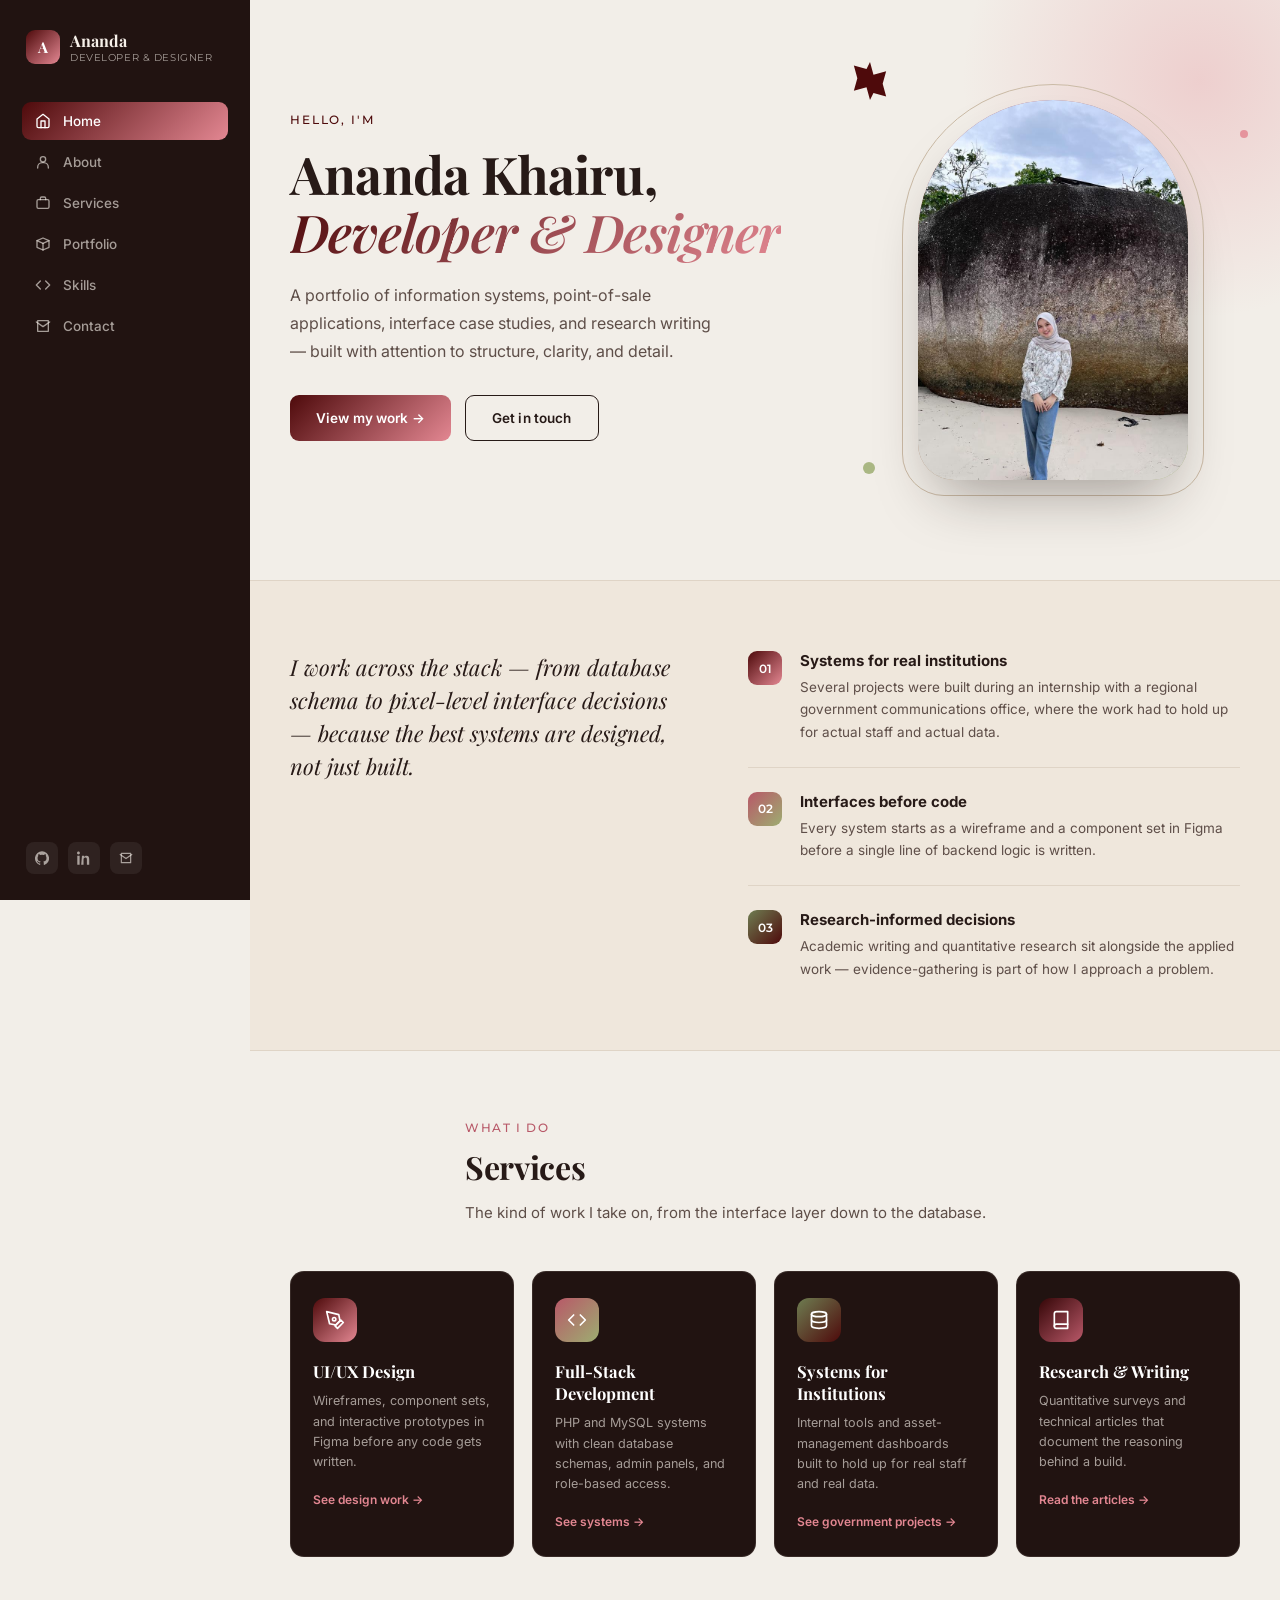
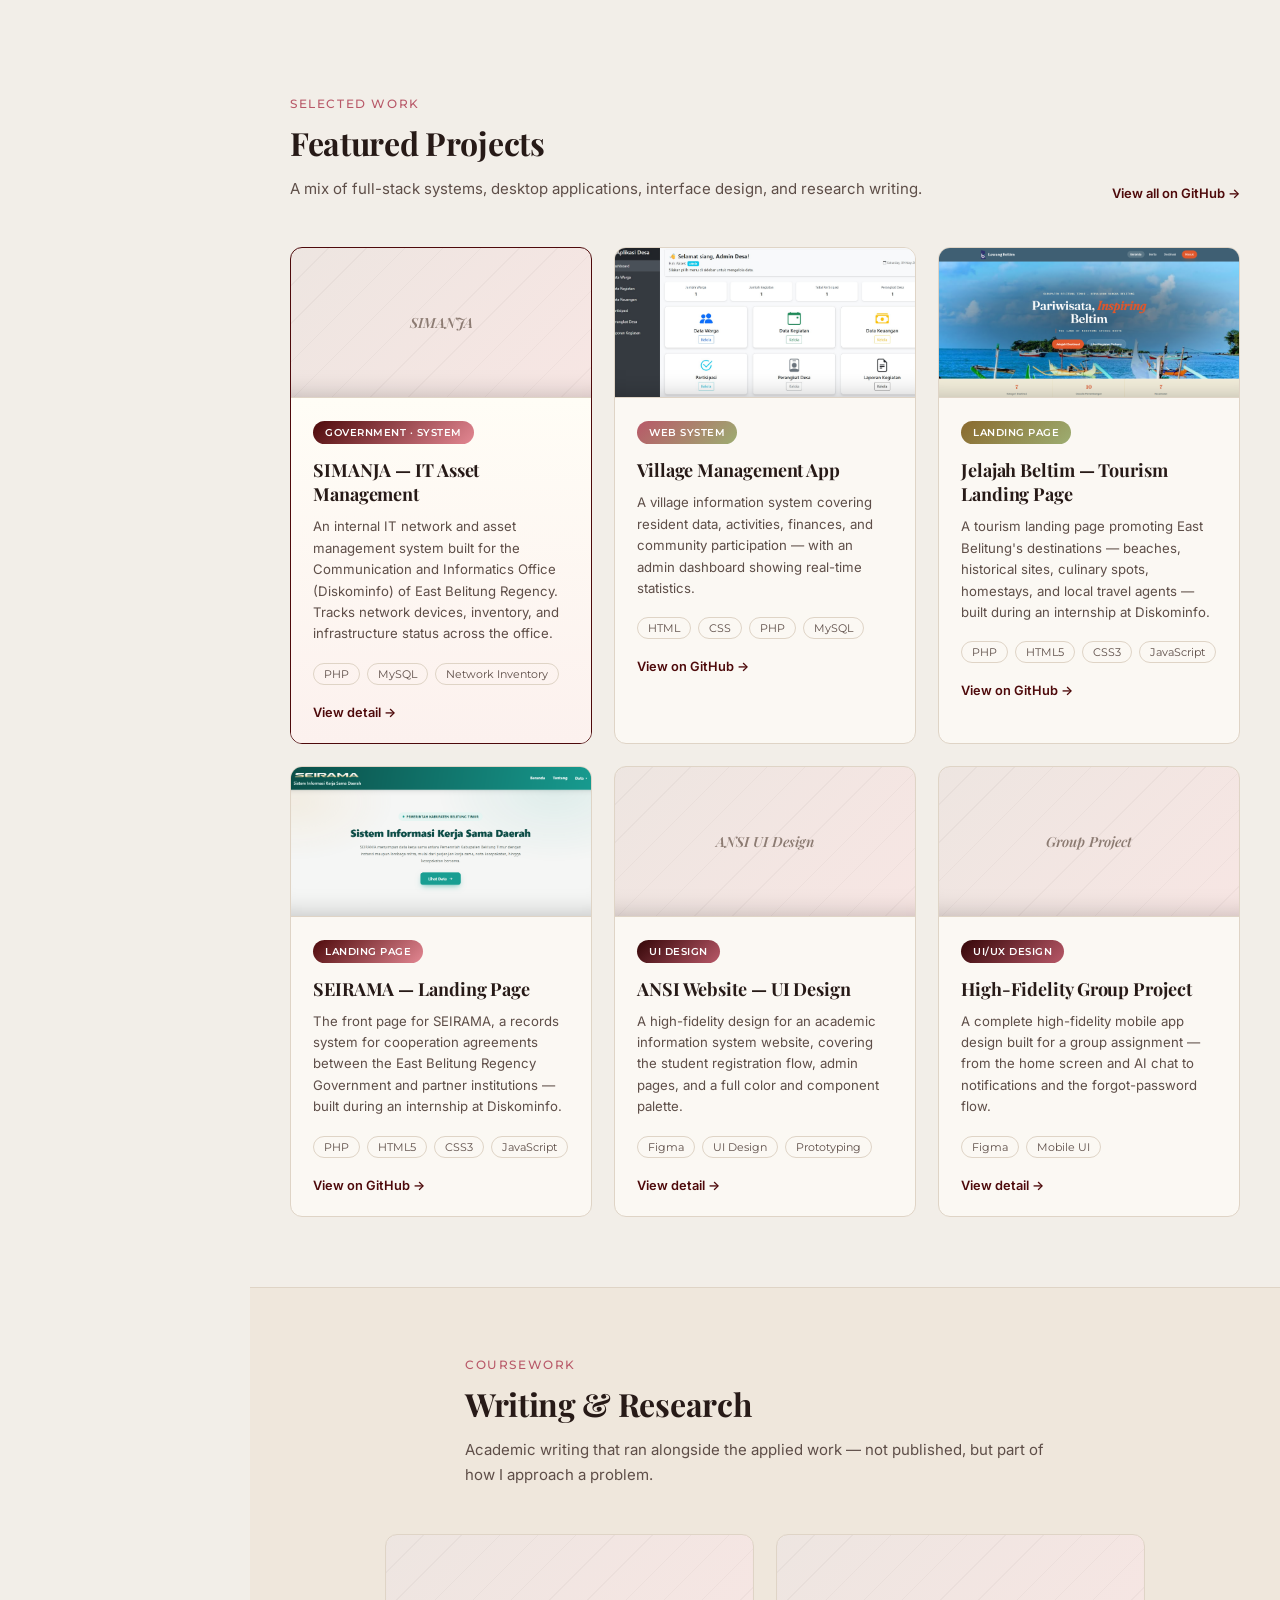
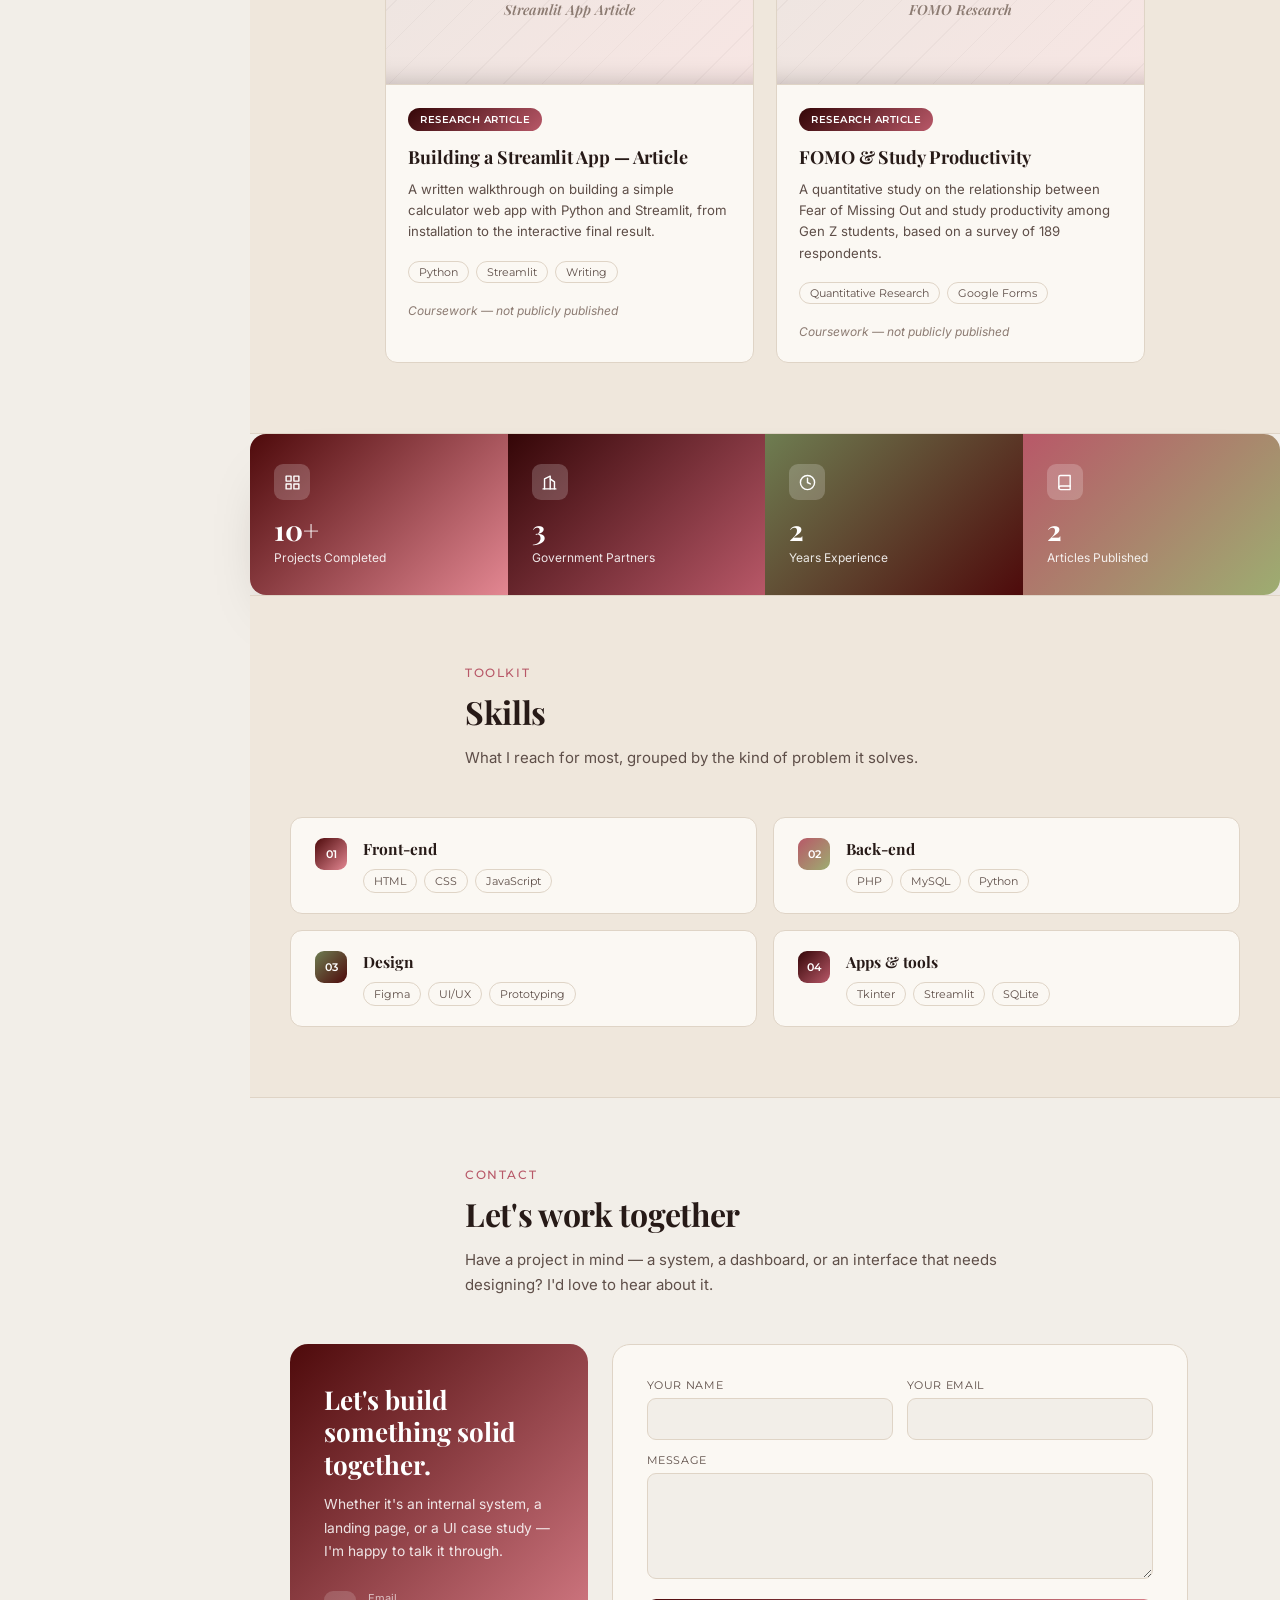
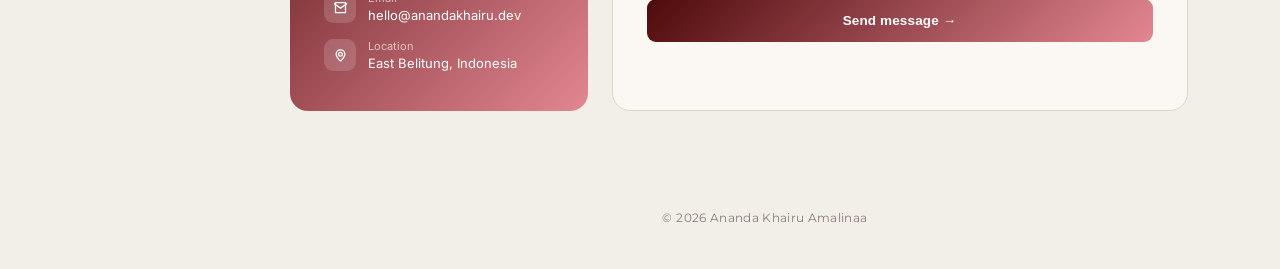
==== commit e343115b: "Update index.html" ====
--- a/index.html
+++ b/index.html
@@ -344,7 +344,7 @@
     <div class="side-social">
       <a href="https://github.com/anandakhairu" target="_blank" aria-label="GitHub"><svg viewBox="0 0 24 24" fill="currentColor"><path d="M12 .5a12 12 0 0 0-3.79 23.4c.6.1.82-.26.82-.58v-2.02c-3.34.72-4.04-1.6-4.04-1.6-.55-1.4-1.34-1.76-1.34-1.76-1.1-.75.08-.74.08-.74 1.2.09 1.84 1.24 1.84 1.24 1.08 1.84 2.83 1.3 3.52 1 .1-.78.42-1.3.76-1.6-2.66-.3-5.47-1.34-5.47-5.93 0-1.31.47-2.38 1.24-3.22-.13-.3-.54-1.52.12-3.18 0 0 1-.32 3.3 1.23a11.5 11.5 0 0 1 6 0c2.3-1.55 3.3-1.23 3.3-1.23.66 1.66.25 2.88.12 3.18.77.84 1.24 1.91 1.24 3.22 0 4.6-2.81 5.62-5.49 5.92.43.37.81 1.1.81 2.22v3.29c0 .32.22.69.83.57A12 12 0 0 0 12 .5z"/></svg></a>
       <a href="https://www.linkedin.com/in/anandakhairuamalinaa" target="_blank" aria-label="LinkedIn"><svg viewBox="0 0 24 24" fill="currentColor"><path d="M4.98 3.5C4.98 4.88 3.88 6 2.5 6S0 4.88 0 3.5 1.12 1 2.5 1s2.48 1.12 2.48 2.5zM.5 8.25h4v15.25h-4zM8.5 8.25h3.83v2.08h.05c.53-1 1.84-2.08 3.79-2.08 4.05 0 4.8 2.67 4.8 6.15v9.1h-4v-8.07c0-1.92-.03-4.4-2.68-4.4-2.68 0-3.09 2.1-3.09 4.26v8.21h-4z"/></svg></a>
-      <a href="mailto:hello@anandakhairu.dev" aria-label="Email"><svg viewBox="0 0 24 24" fill="none" stroke="currentColor" stroke-width="2" stroke-linecap="round" stroke-linejoin="round"><path d="M4 4h16v16H4z"/><path d="M22 6l-10 7L2 6"/></svg></a>
+      <a href="mailto:anandakhairu3108@gmail.com" aria-label="Email"><svg viewBox="0 0 24 24" fill="none" stroke="currentColor" stroke-width="2" stroke-linecap="round" stroke-linejoin="round"><path d="M4 4h16v16H4z"/><path d="M22 6l-10 7L2 6"/></svg></a>
     </div>
   </aside>
 
@@ -444,13 +444,13 @@
       <div class="grid">
 
         <div class="card featured">
-          <div class="thumb placeholder"><span class="fallback-txt">SIMANJA</span><img src="assets/simanja-dashboard.jpg" alt="SIMANJA" onerror="this.style.display='none'"></div>
+          <div class="thumb placeholder"><span class="fallback-txt">SIMANJA</span><img src="assets/landingpage.jpg" alt="SIMANJA" onerror="this.style.display='none'"></div>
           <div class="body">
             <span class="badge gov">Government · System</span>
             <h3>SIMANJA — IT Asset Management</h3>
             <p>An internal IT network and asset management system built for the Communication and Informatics Office (Diskominfo) of East Belitung Regency. Tracks network devices, inventory, and infrastructure status across the office.</p>
             <div class="stack"><span>PHP</span><span>MySQL</span><span>Network Inventory</span></div>
-            <a class="detail" href="#">View detail →</a>
+            <a class="detail" href="https://github.com/anandakhairu/simanja-portofolio">View detail →</a>
           </div>
         </div>
 
@@ -488,46 +488,24 @@
         </div>
 
         <div class="card">
-          <div class="thumb placeholder"><span class="fallback-txt">Ceria Mart POS</span><img src="assets/ceria-mart.jpg" alt="Ceria Mart POS" onerror="this.style.display='none'"></div>
-          <div class="body">
-            <span class="badge app">Desktop App</span>
-            <h3>Ceria Mart — POS System</h3>
-            <p>A point-of-sale application for a minimarket, with category-based product menus, order management, payment processing, and automatic receipt printing.</p>
-            <div class="stack"><span>Python</span><span>Tkinter</span><span>SQLite</span></div>
-            <a class="detail" href="#">View detail →</a>
-          </div>
-        </div>
-
-        <div class="card">
-          <div class="thumb placeholder"><span class="fallback-txt">ANSI UI Design</span><img src="assets/ansi-ui.jpg" alt="ANSI UI Design" onerror="this.style.display='none'"></div>
+          <div class="thumb placeholder"><span class="fallback-txt">ANSI UI Design</span><img src="assets/homeansi.png" alt="ANSI UI Design" onerror="this.style.display='none'"></div>
           <div class="body">
             <span class="badge uiux">UI Design</span>
             <h3>ANSI Website — UI Design</h3>
             <p>A high-fidelity design for an academic information system website, covering the student registration flow, admin pages, and a full color and component palette.</p>
             <div class="stack"><span>Figma</span><span>UI Design</span><span>Prototyping</span></div>
-            <a class="detail" href="#">View detail →</a>
+            <a class="detail" href="https://drive.google.com/file/d/13lEr11PeQLtftaN6tAziMzDfz4D2RPRS/view?usp=sharing">View detail →</a>
           </div>
         </div>
 
         <div class="card">
-          <div class="thumb placeholder"><span class="fallback-txt">Group Project</span><img src="assets/group-project.jpg" alt="High-Fidelity Group Project" onerror="this.style.display='none'"></div>
+          <div class="thumb placeholder"><span class="fallback-txt">Group Project</span><img src="assets/digym.png" alt="High-Fidelity Group Project" onerror="this.style.display='none'"></div>
           <div class="body">
             <span class="badge uiux">UI/UX Design</span>
             <h3>High-Fidelity Group Project</h3>
             <p>A complete high-fidelity mobile app design built for a group assignment — from the home screen and AI chat to notifications and the forgot-password flow.</p>
             <div class="stack"><span>Figma</span><span>Mobile UI</span></div>
-            <a class="detail" href="#">View detail →</a>
-          </div>
-        </div>
-
-        <div class="card">
-          <div class="thumb placeholder"><span class="fallback-txt">Streamlit Calculator</span><img src="assets/streamlit-calculator.jpg" alt="Streamlit Calculator" onerror="this.style.display='none'"></div>
-          <div class="body">
-            <span class="badge app">Python App</span>
-            <h3>Streamlit Calculator</h3>
-            <p>An interactive calculator web app built with Python and Streamlit — a clean, simple interface that runs right in the browser.</p>
-            <div class="stack"><span>Python</span><span>Streamlit</span></div>
-            <a class="detail" href="#">View detail →</a>
+            <a class="detail" href="https://www.figma.com/design/nzM9JAjo7aShx5AsMYi8Lc/Wireframe-for-Kelompok-17_Kelompok-10?node-id=0-1&t=Spp7niYigLKzZTHJ-1">View detail →</a>
           </div>
         </div>
 
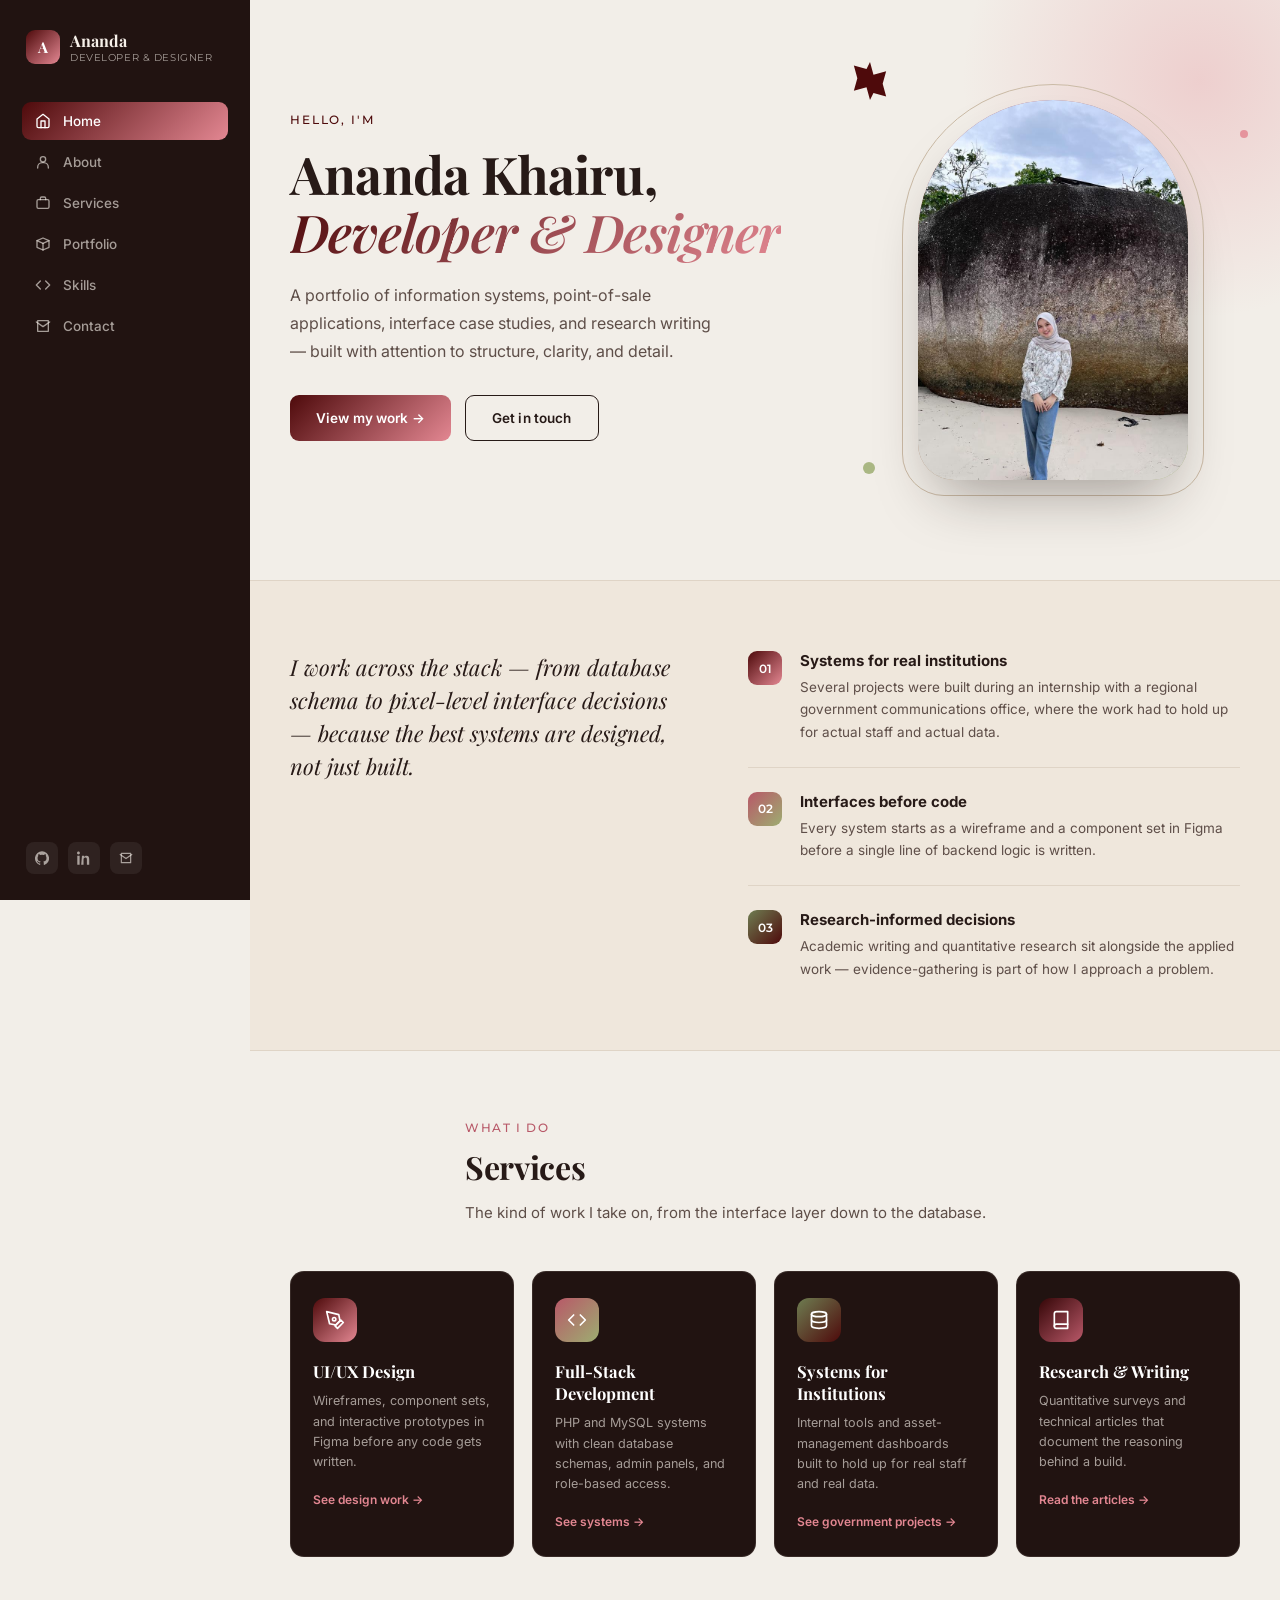
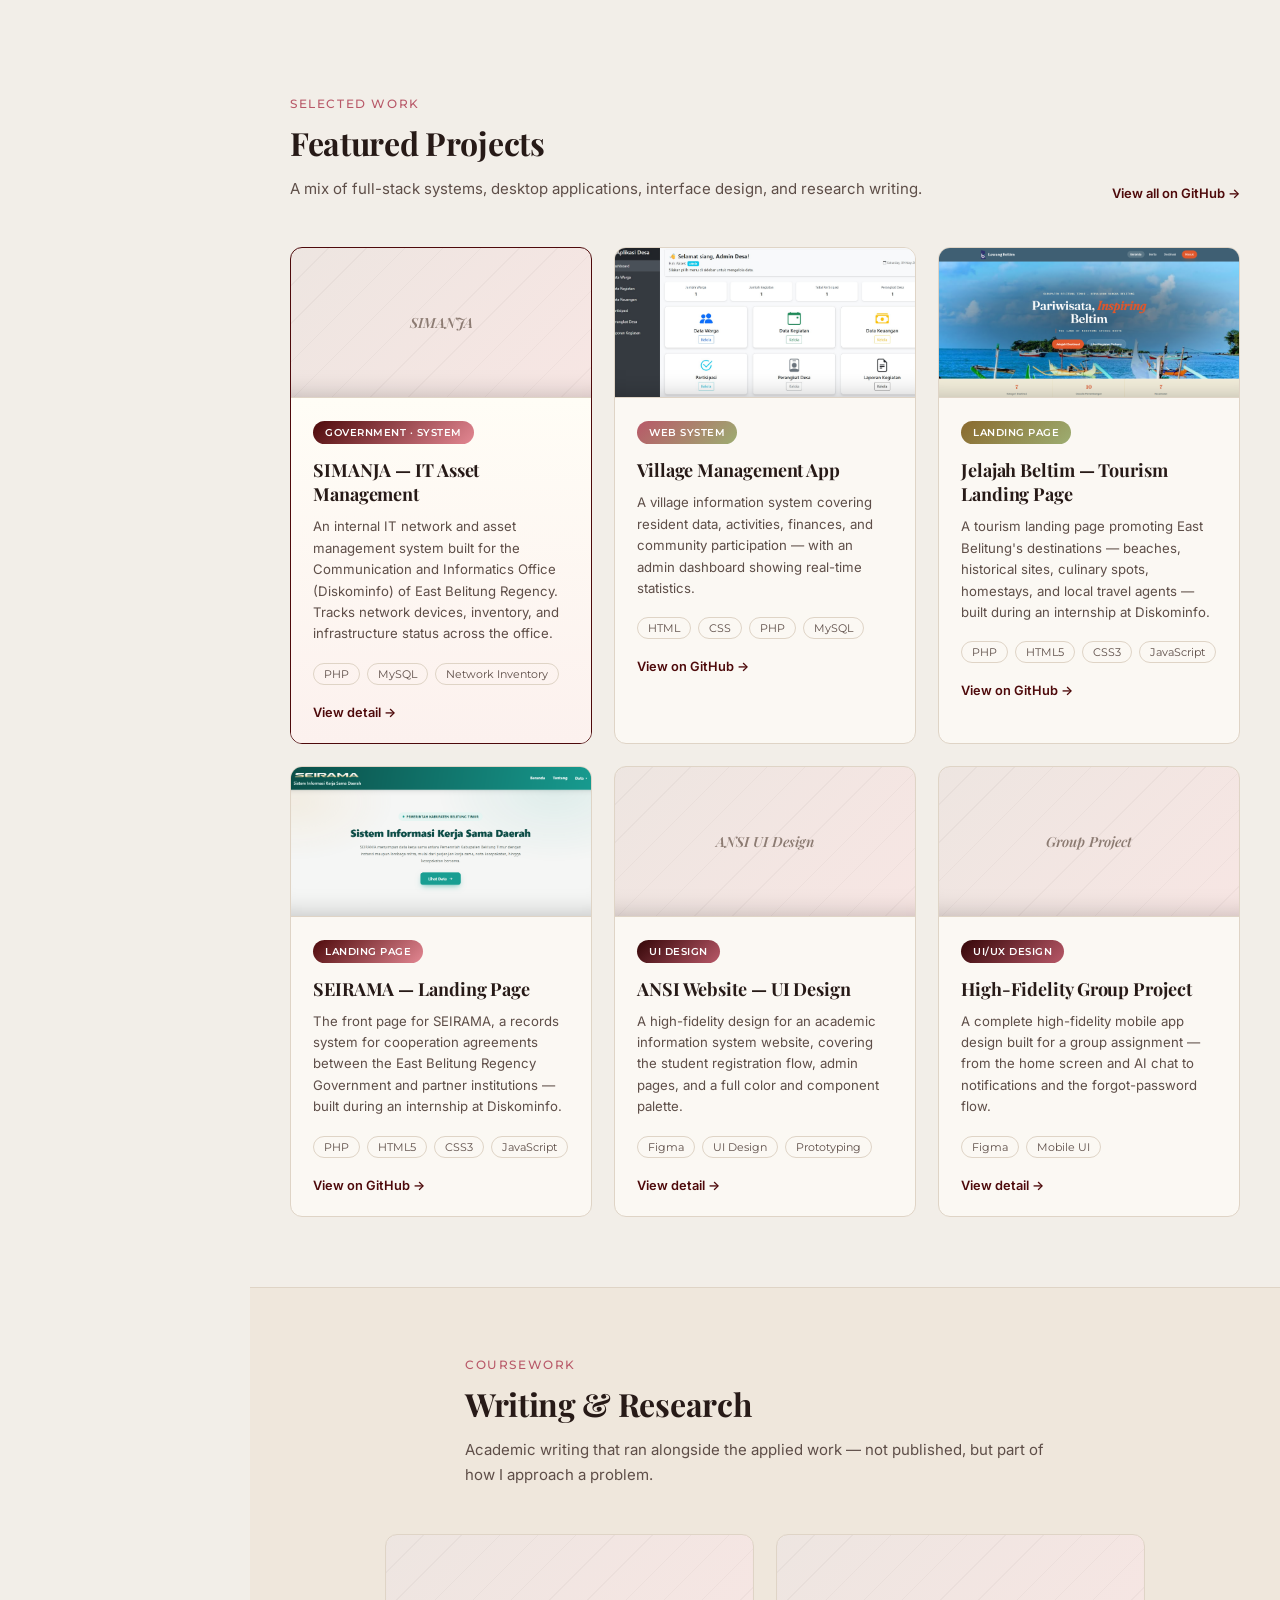
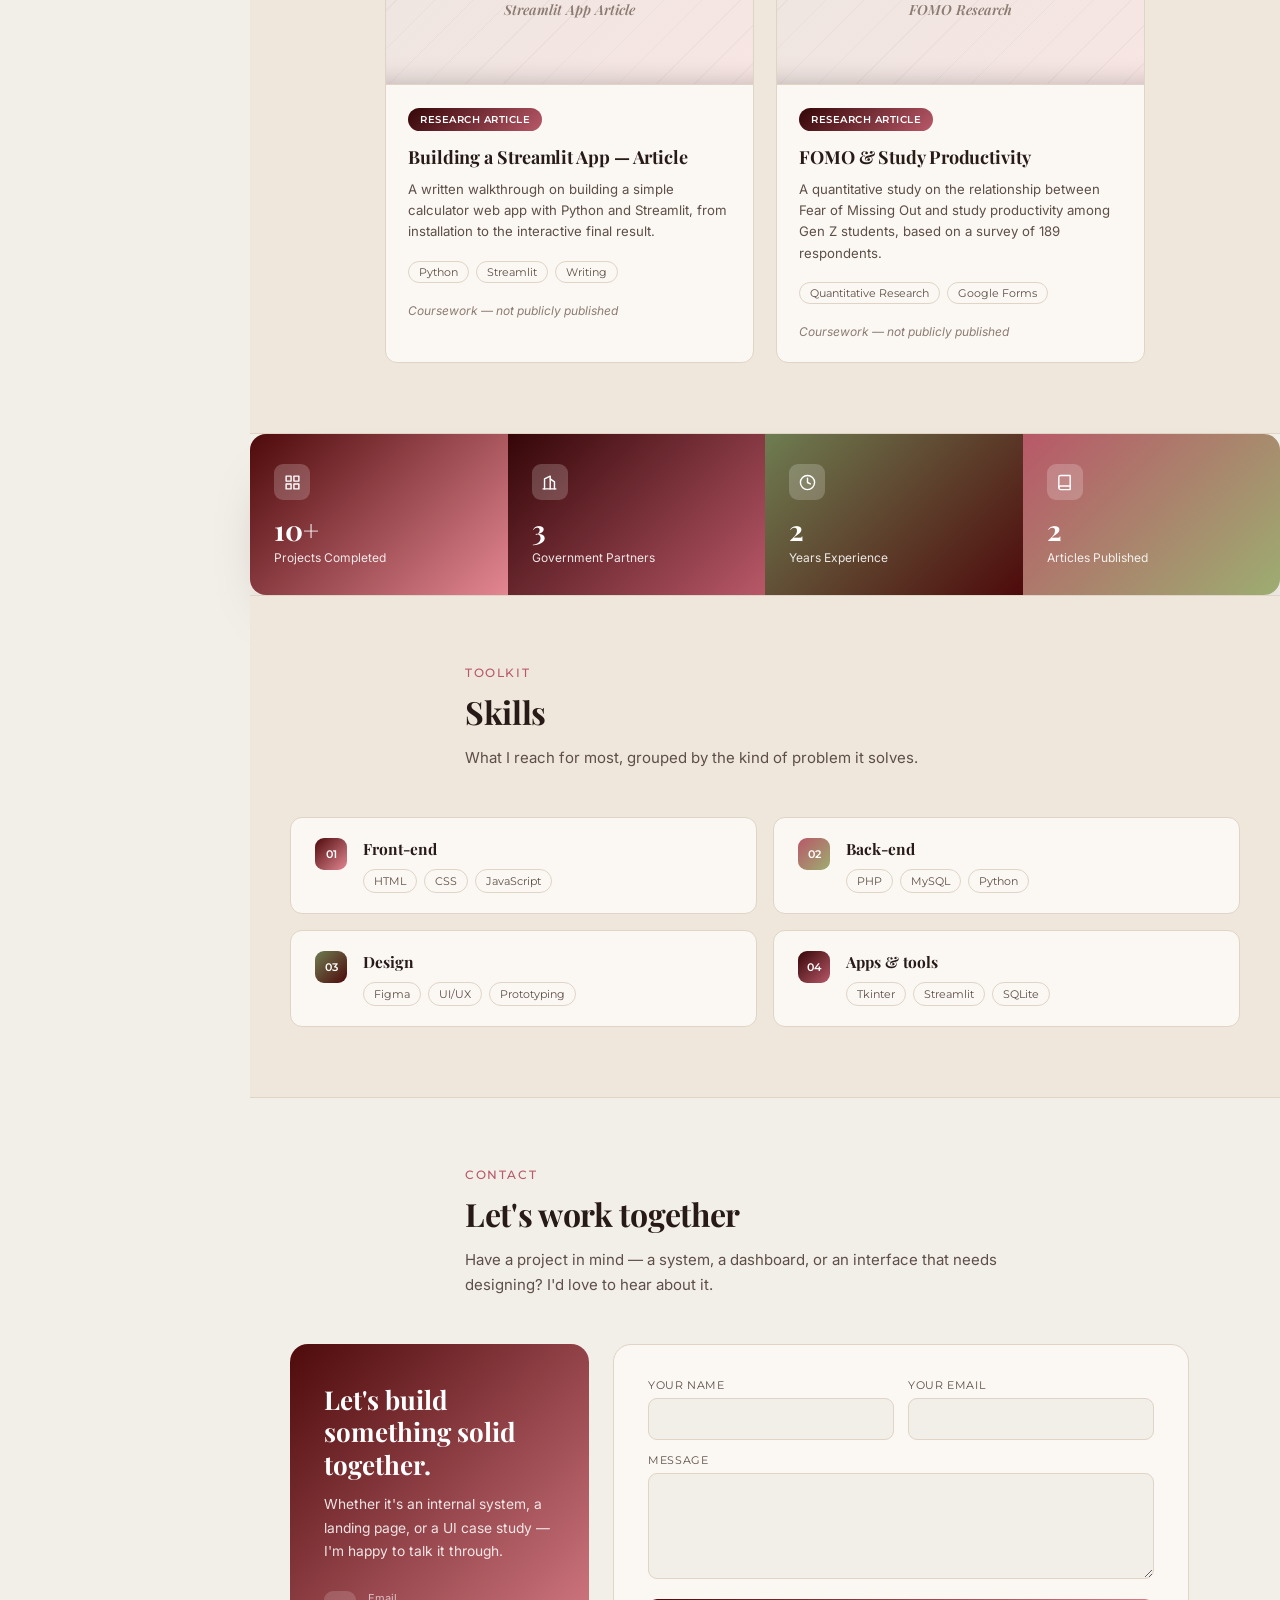
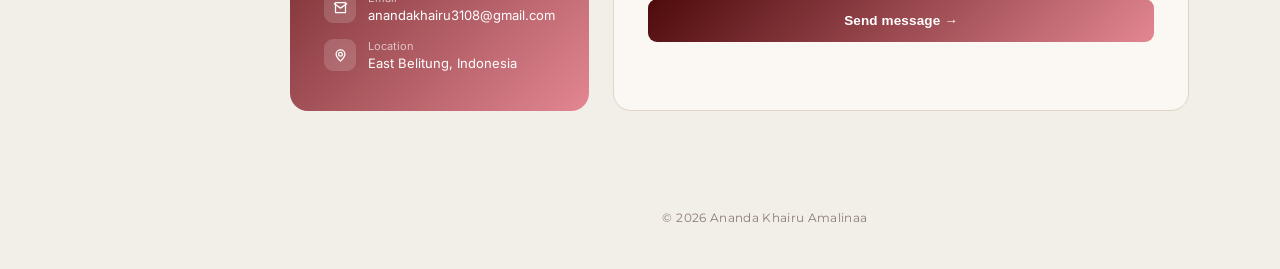
==== commit bc6a21be: "Update index.html" ====
--- a/index.html
+++ b/index.html
@@ -609,7 +609,7 @@
           <div class="contact-info">
             <div class="item">
               <div class="ico"><svg viewBox="0 0 24 24" fill="none" stroke="currentColor" stroke-width="2" stroke-linecap="round" stroke-linejoin="round"><path d="M4 4h16v16H4z"/><path d="M22 6l-10 7L2 6"/></svg></div>
-              <div><span>Email</span>hello@anandakhairu.dev</div>
+              <div><span>Email</span>anandakhairu3108@gmail.com</div>
             </div>
             <div class="item">
               <div class="ico"><svg viewBox="0 0 24 24" fill="none" stroke="currentColor" stroke-width="2" stroke-linecap="round" stroke-linejoin="round"><circle cx="12" cy="10" r="3"/><path d="M12 21s-7-6.5-7-11a7 7 0 0 1 14 0c0 4.5-7 11-7 11z"/></svg></div>
@@ -645,7 +645,7 @@
     var message = document.getElementById('cf-message').value;
     var subject = encodeURIComponent('Portfolio contact from ' + name);
     var body = encodeURIComponent(message + '\n\n— ' + name + ' (' + email + ')');
-    window.location.href = 'mailto:hello@anandakhairu.dev?subject=' + subject + '&body=' + body;
+    window.location.href = 'mailto:anandakhairu3108@gmail.com?subject=' + subject + '&body=' + body;
   });
 </script>
 
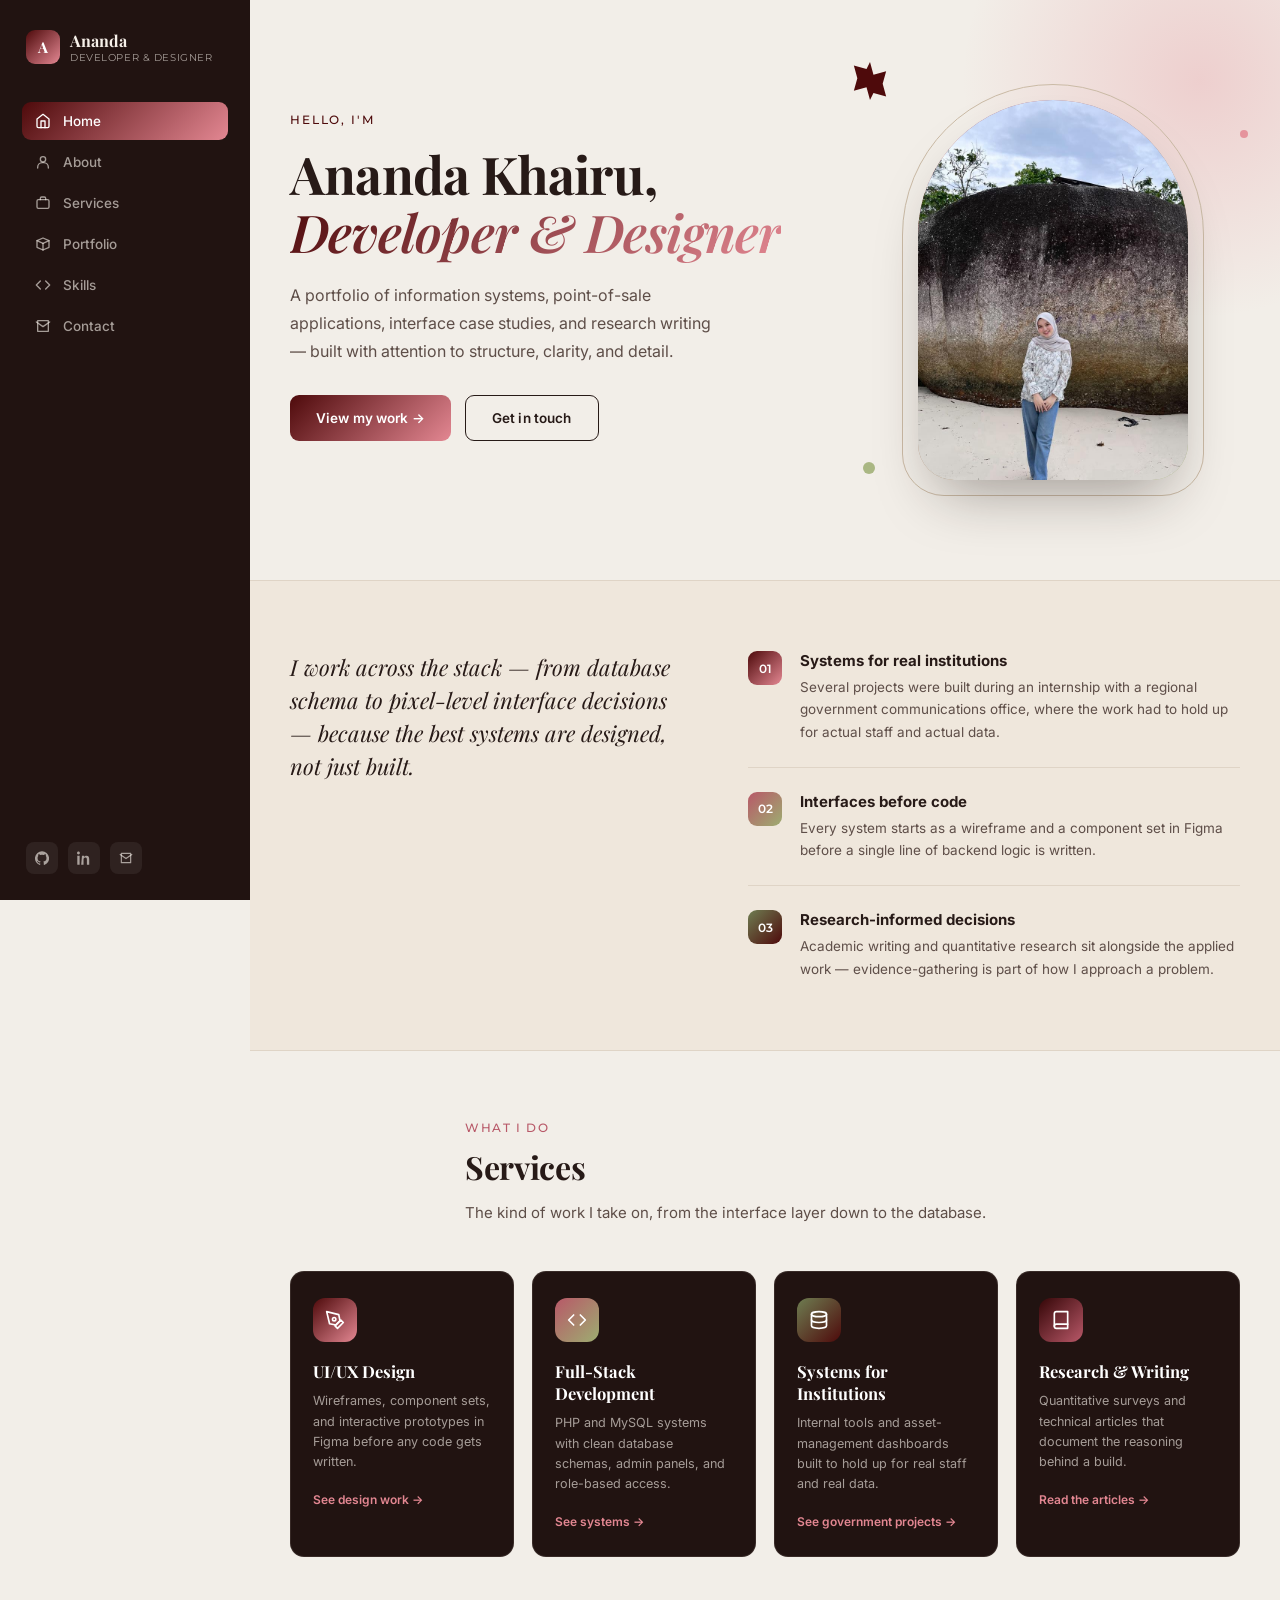
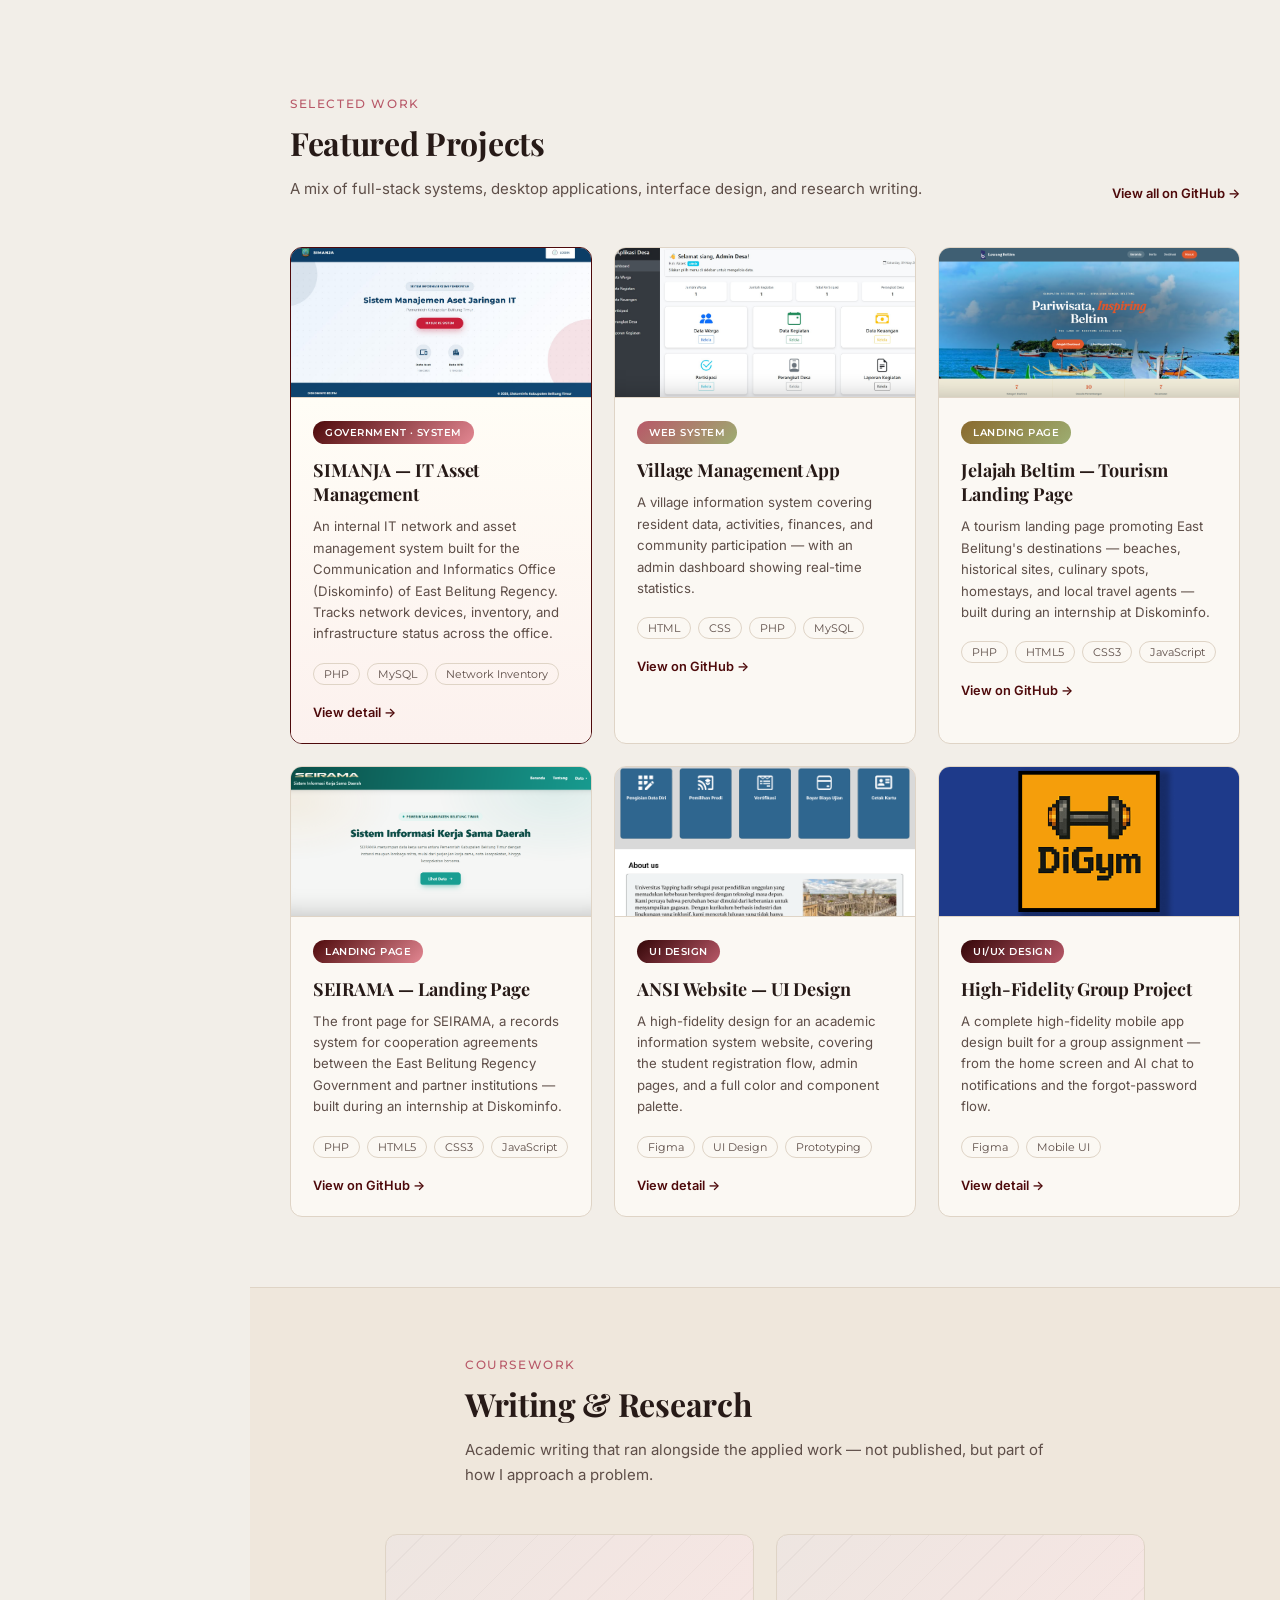
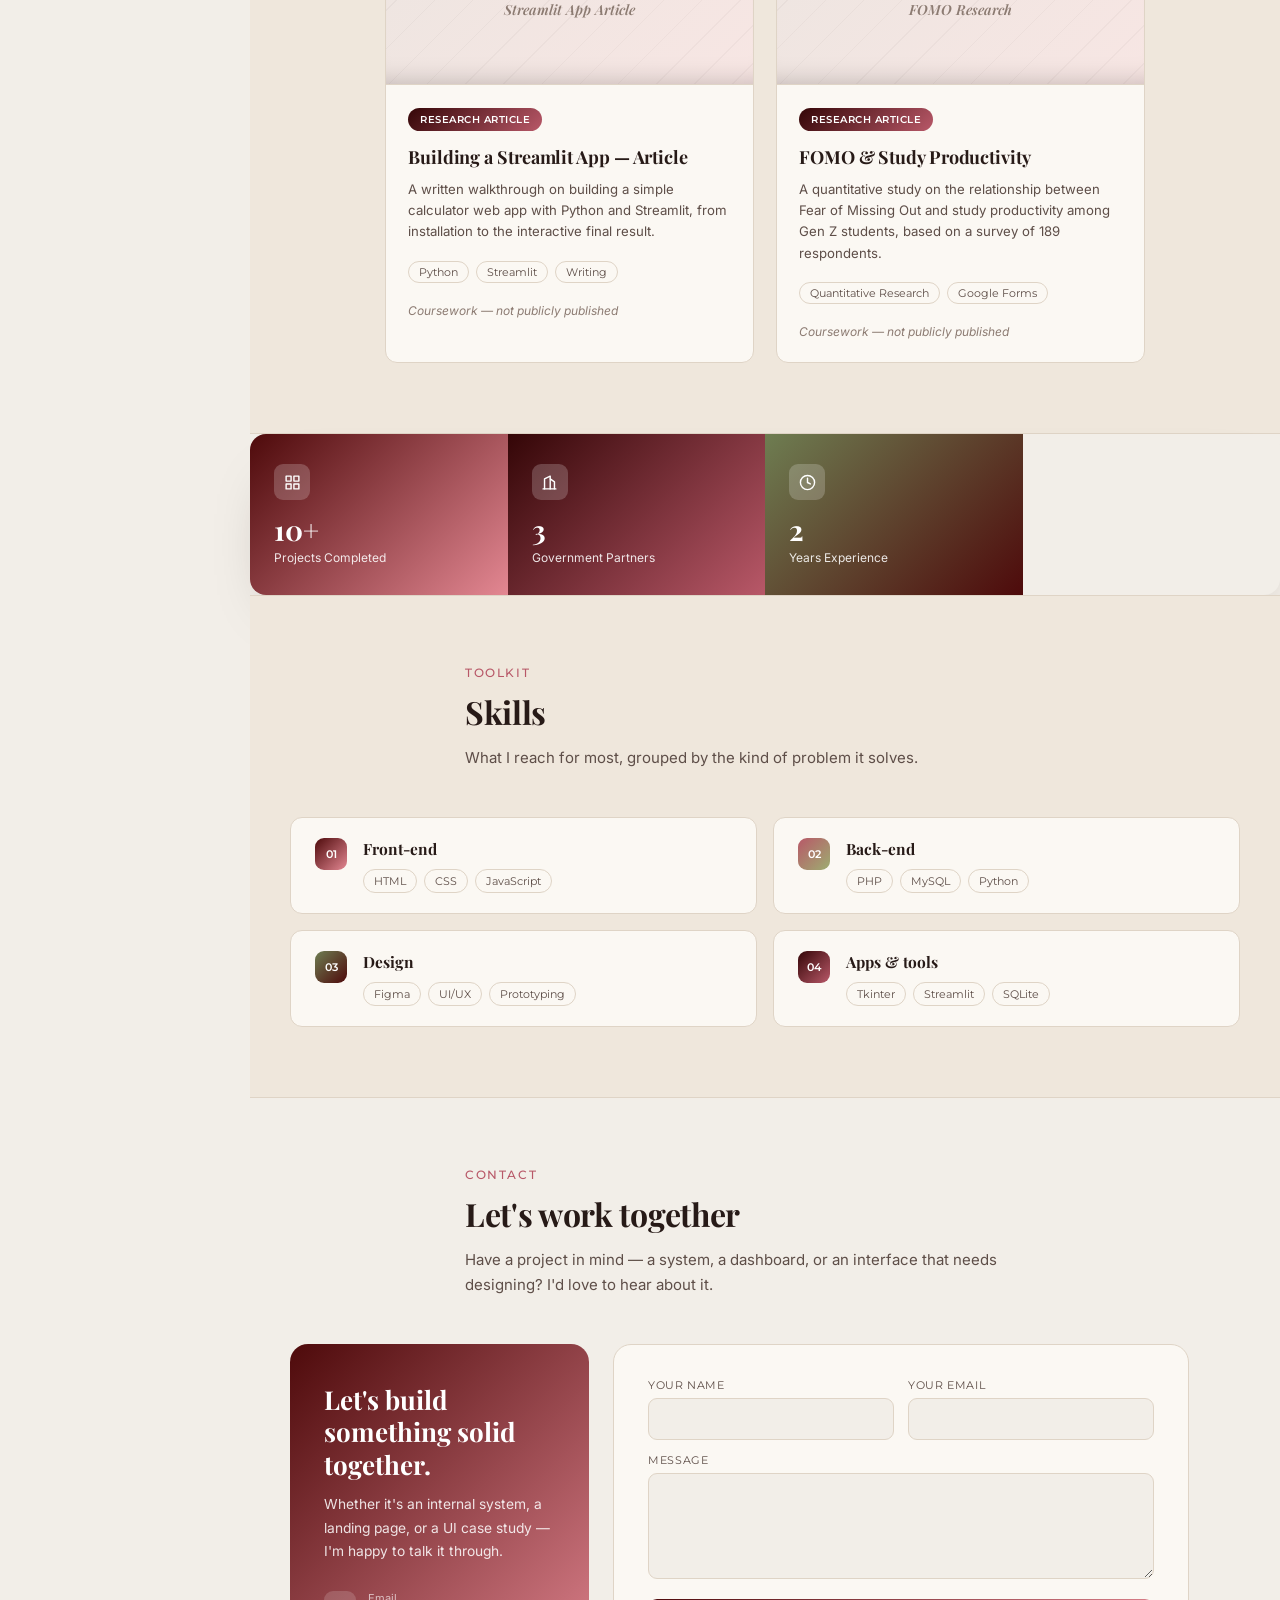
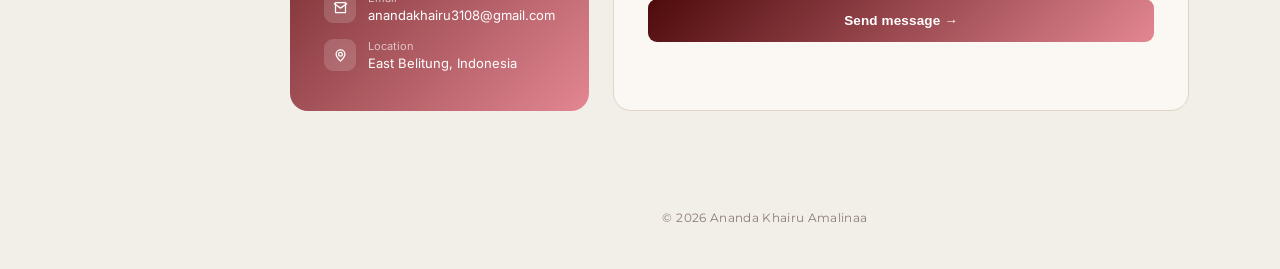
==== commit 17cbf2f0: "Update index.html" ====
--- a/index.html
+++ b/index.html
@@ -562,11 +562,6 @@
           <div class="num">2</div>
           <div class="label">Years Experience</div>
         </div>
-        <div class="stat-block">
-          <div class="icon"><svg viewBox="0 0 24 24" fill="none" stroke="currentColor" stroke-width="2" stroke-linecap="round" stroke-linejoin="round"><path d="M4 19.5A2.5 2.5 0 0 1 6.5 17H20"/><path d="M6.5 2H20v20H6.5A2.5 2.5 0 0 1 4 19.5v-15A2.5 2.5 0 0 1 6.5 2z"/></svg></div>
-          <div class="num">2</div>
-          <div class="label">Articles Published</div>
-        </div>
       </div>
     </section>
 
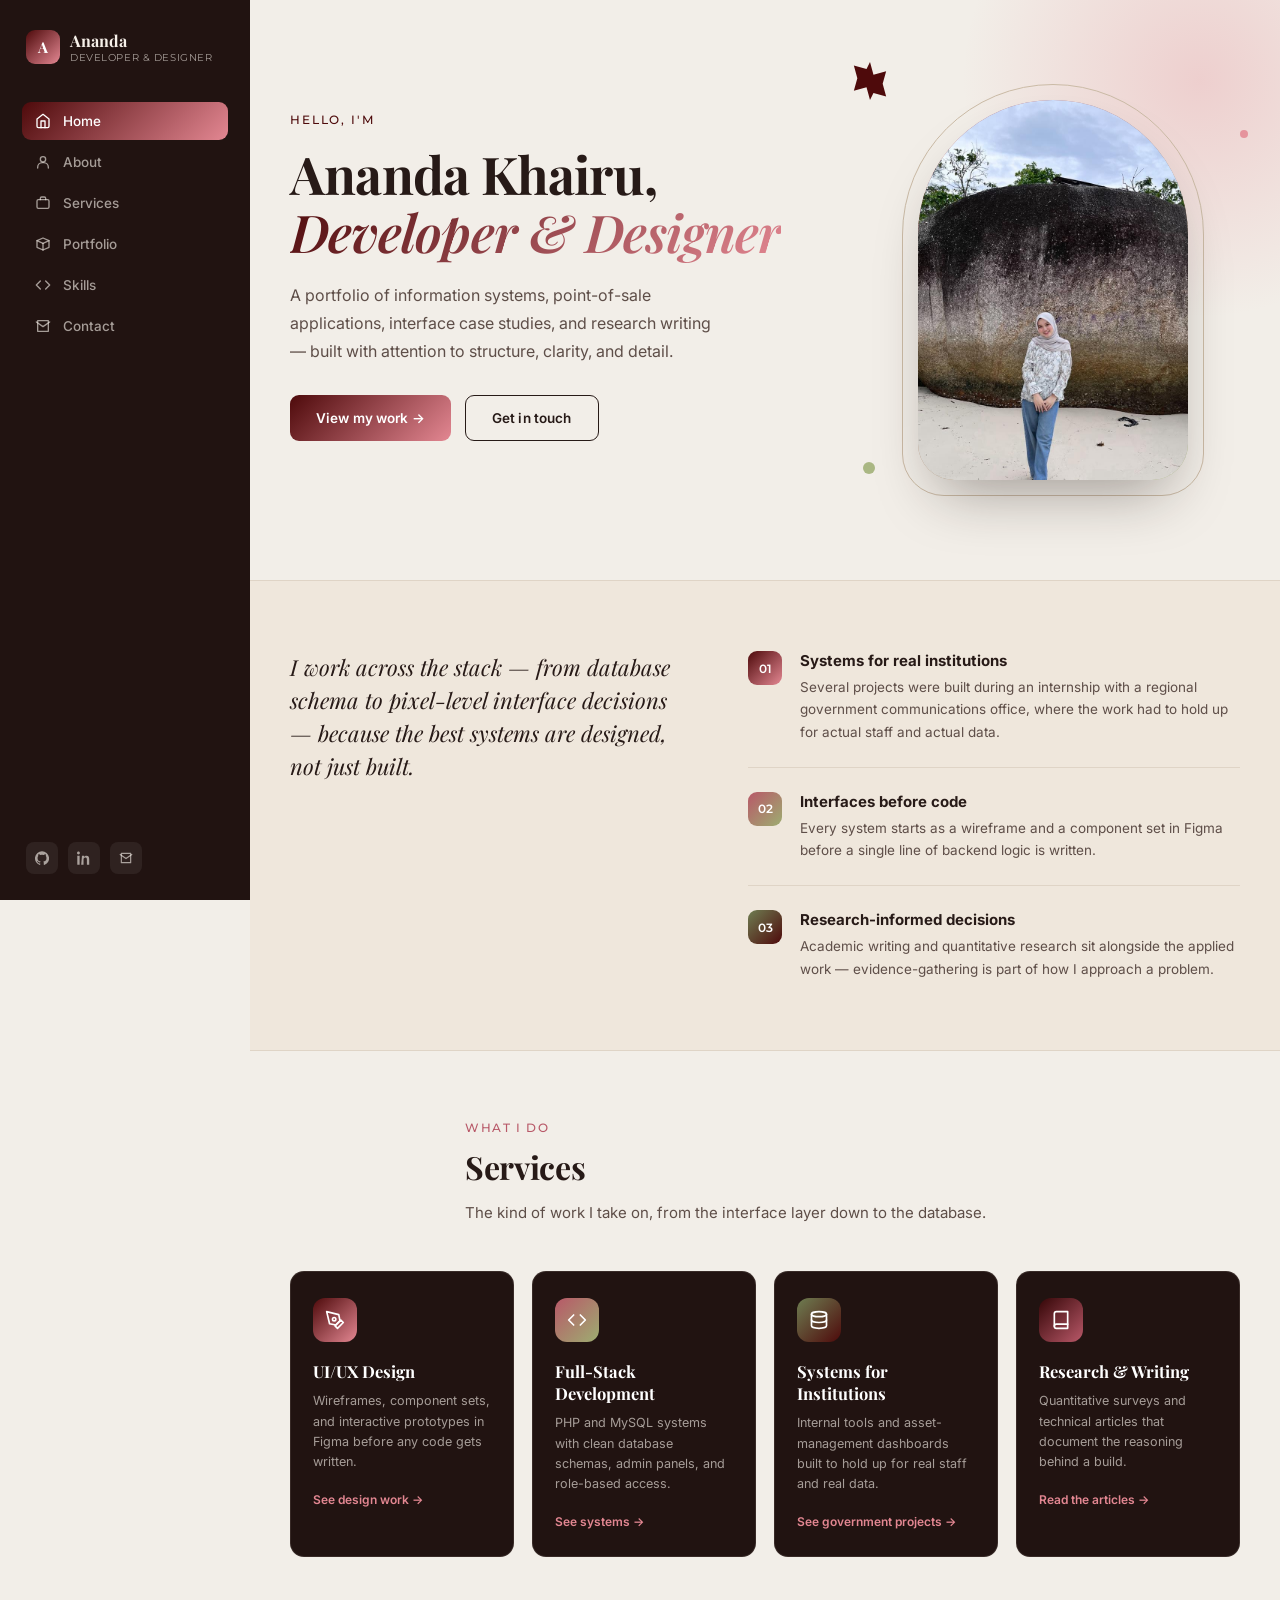
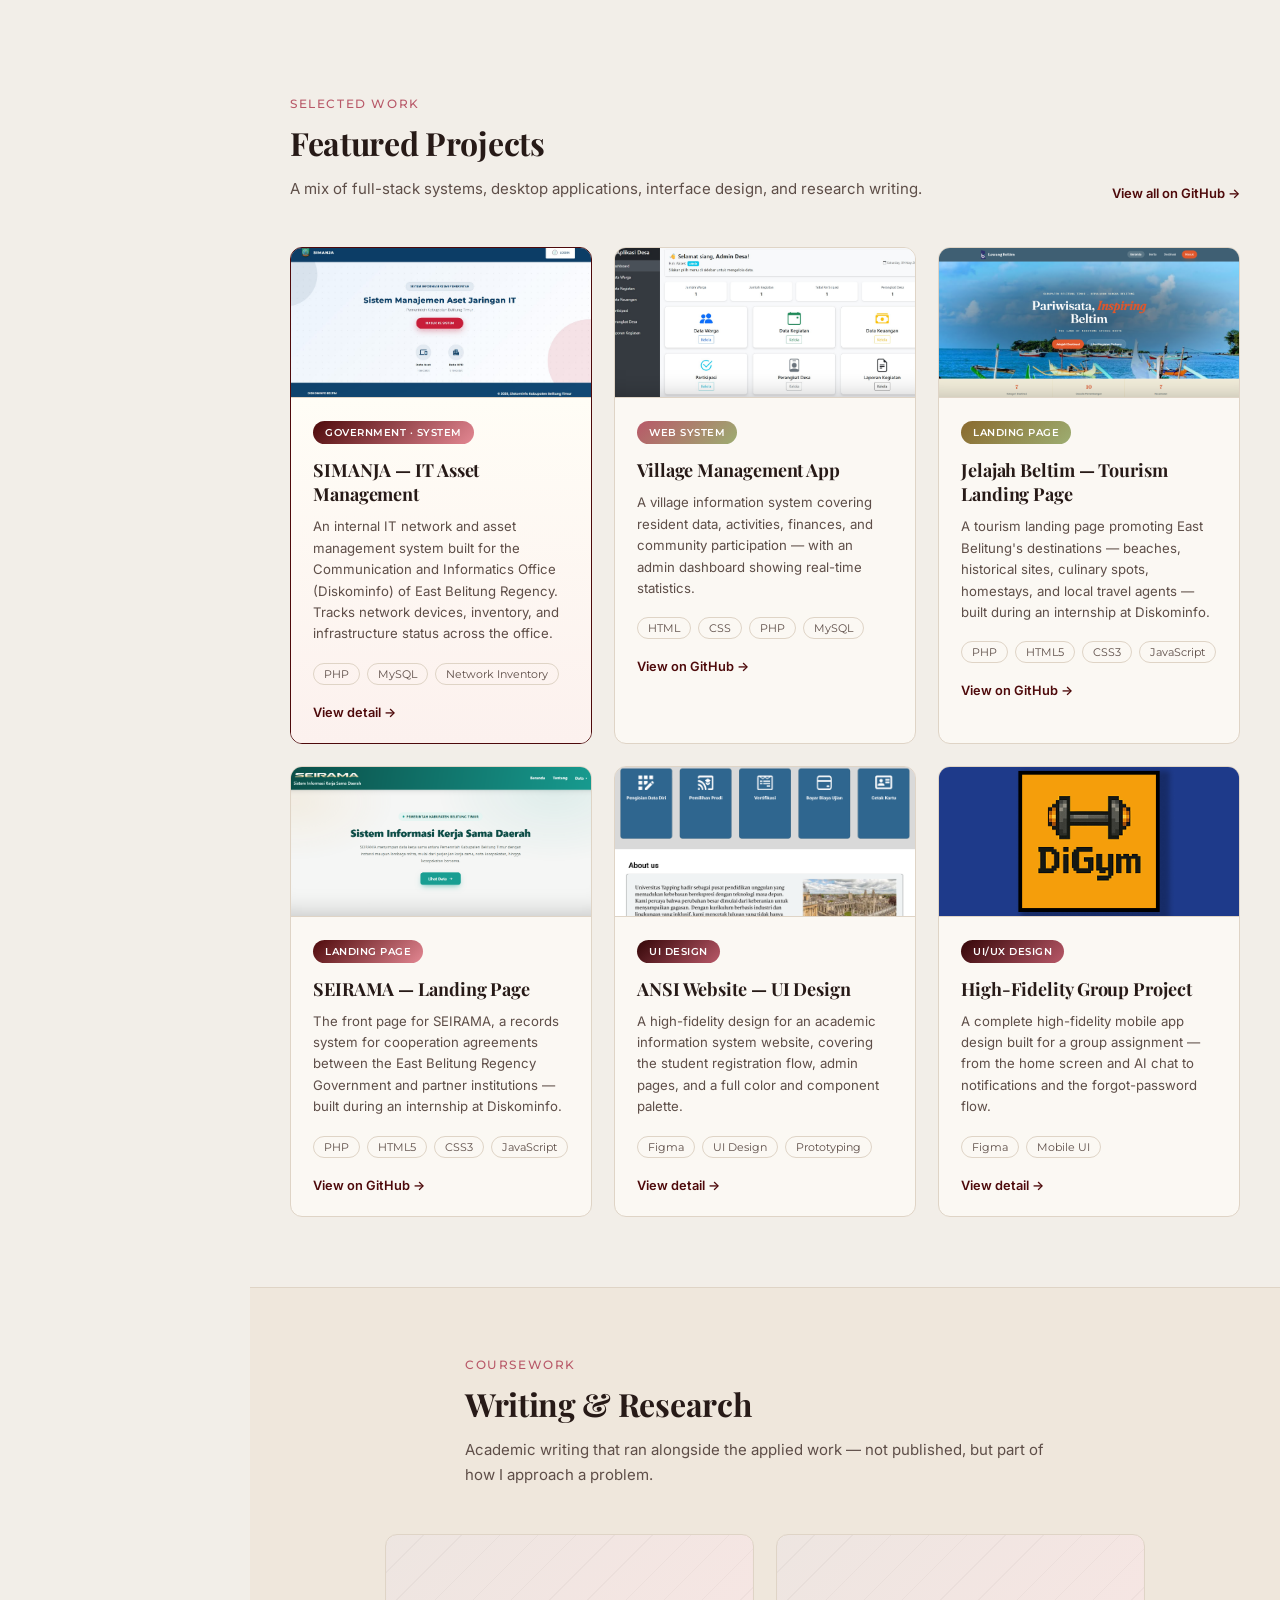
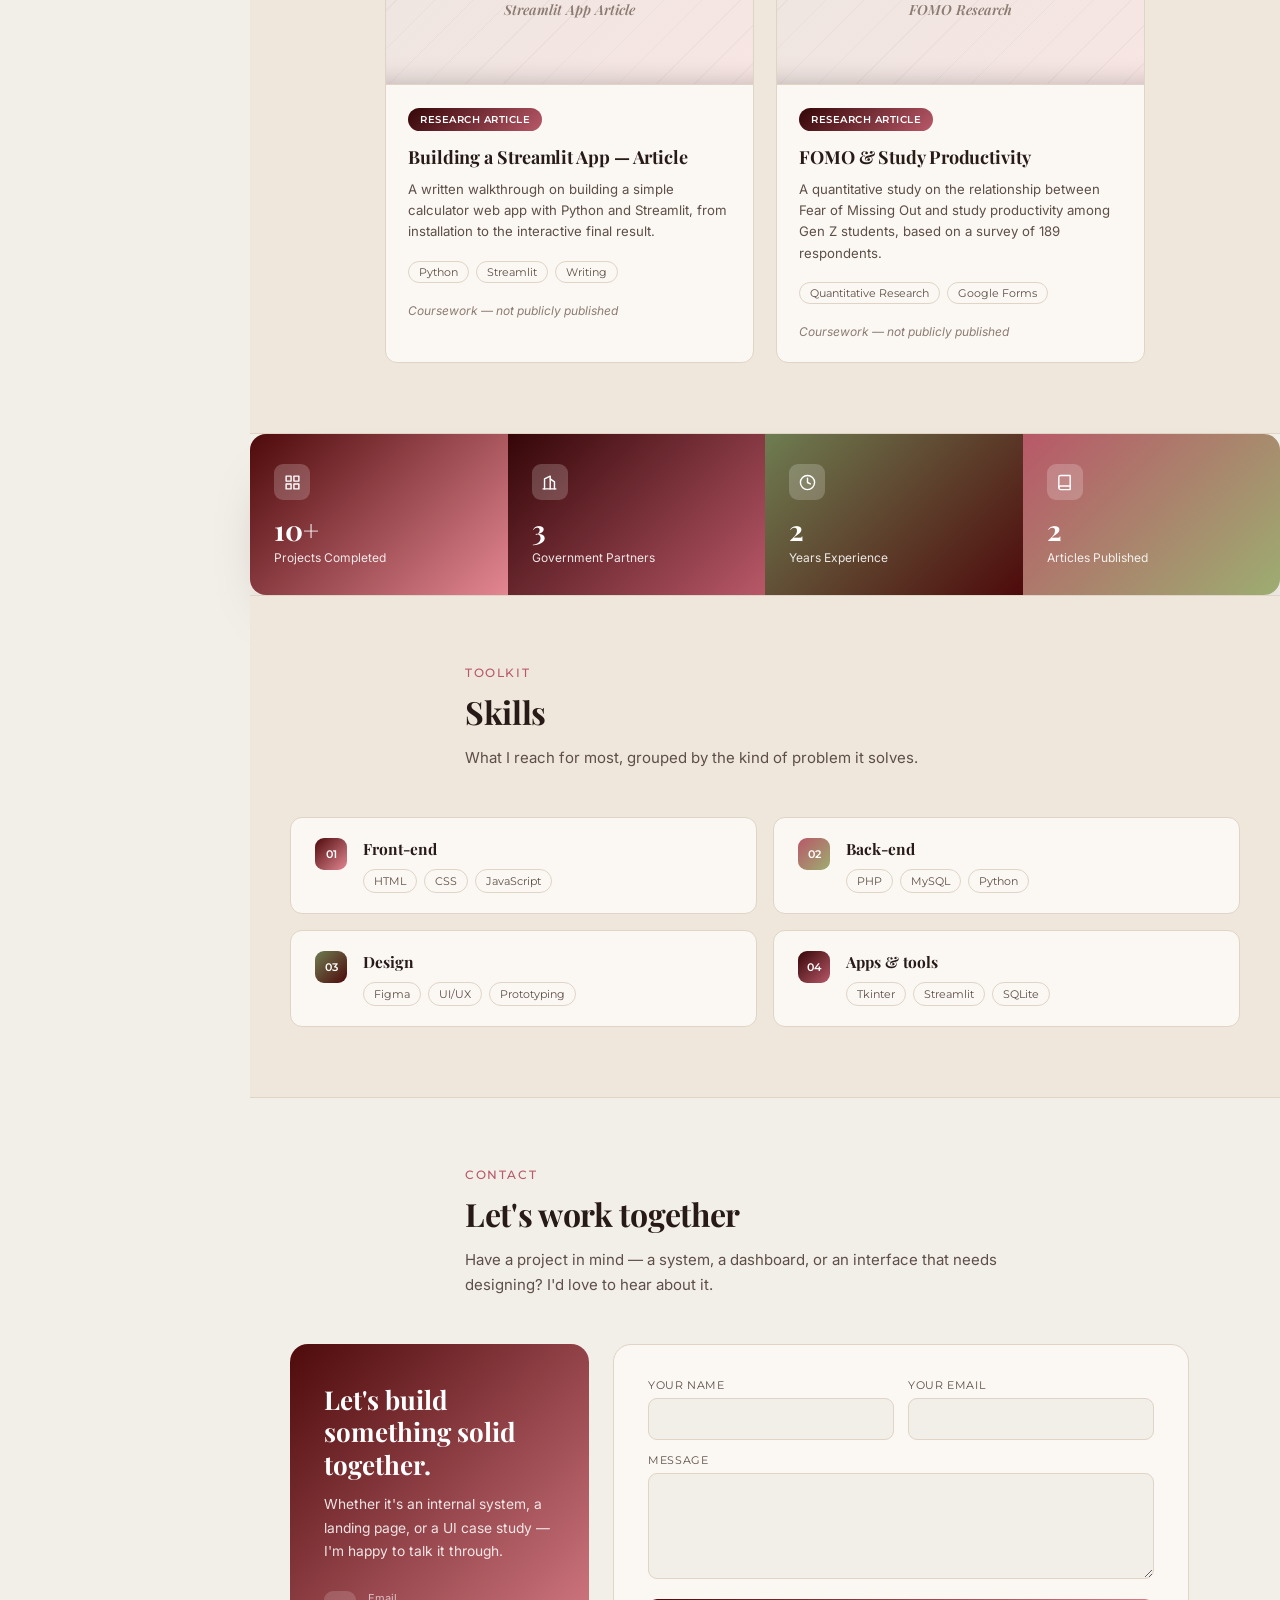
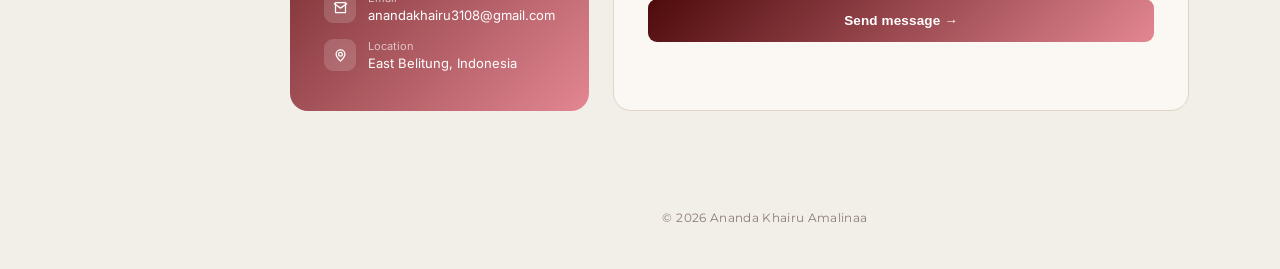
==== commit e6f1582b: "Update index.html" ====
--- a/index.html
+++ b/index.html
@@ -562,6 +562,11 @@
           <div class="num">2</div>
           <div class="label">Years Experience</div>
         </div>
+        <div class="stat-block">
+          <div class="icon"><svg viewBox="0 0 24 24" fill="none" stroke="currentColor" stroke-width="2" stroke-linecap="round" stroke-linejoin="round"><path d="M4 19.5A2.5 2.5 0 0 1 6.5 17H20"/><path d="M6.5 2H20v20H6.5A2.5 2.5 0 0 1 4 19.5v-15A2.5 2.5 0 0 1 6.5 2z"/></svg></div>
+          <div class="num">2</div>
+          <div class="label">Articles Published</div>
+        </div>
       </div>
     </section>
 
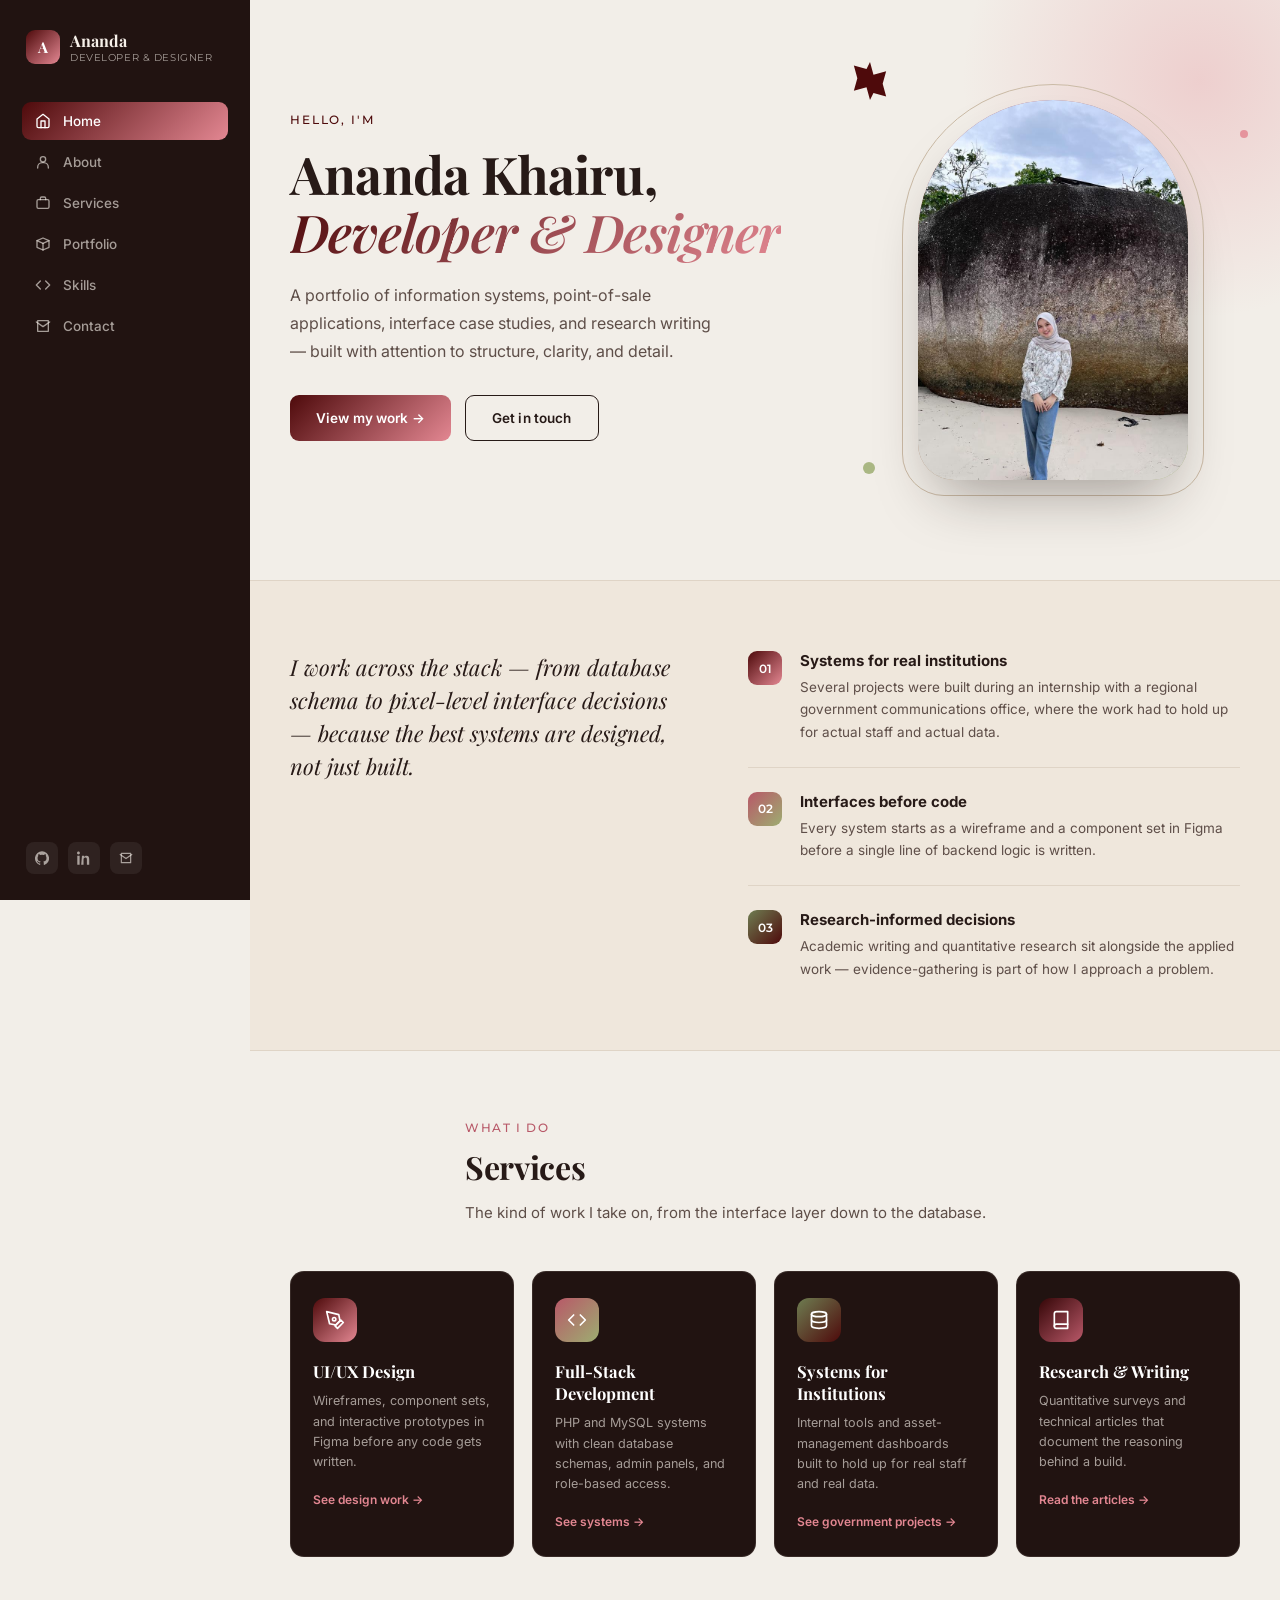
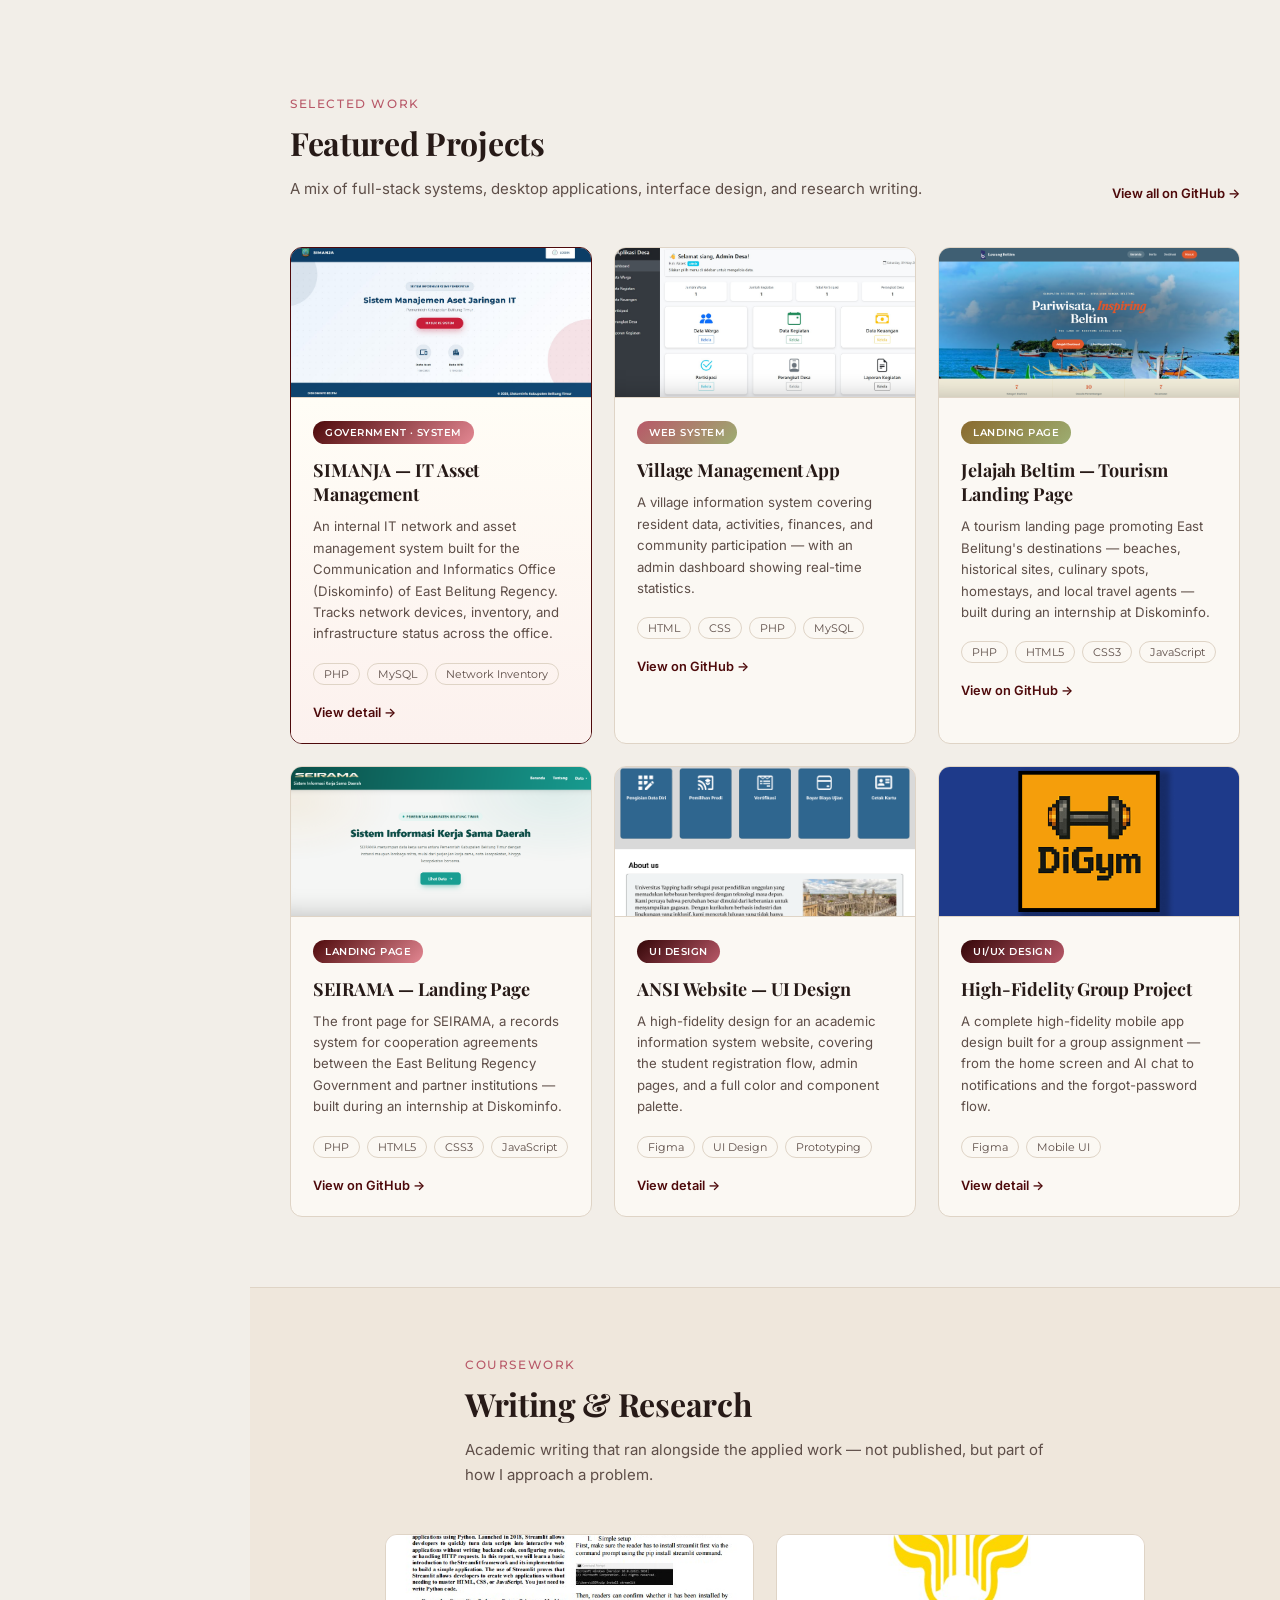
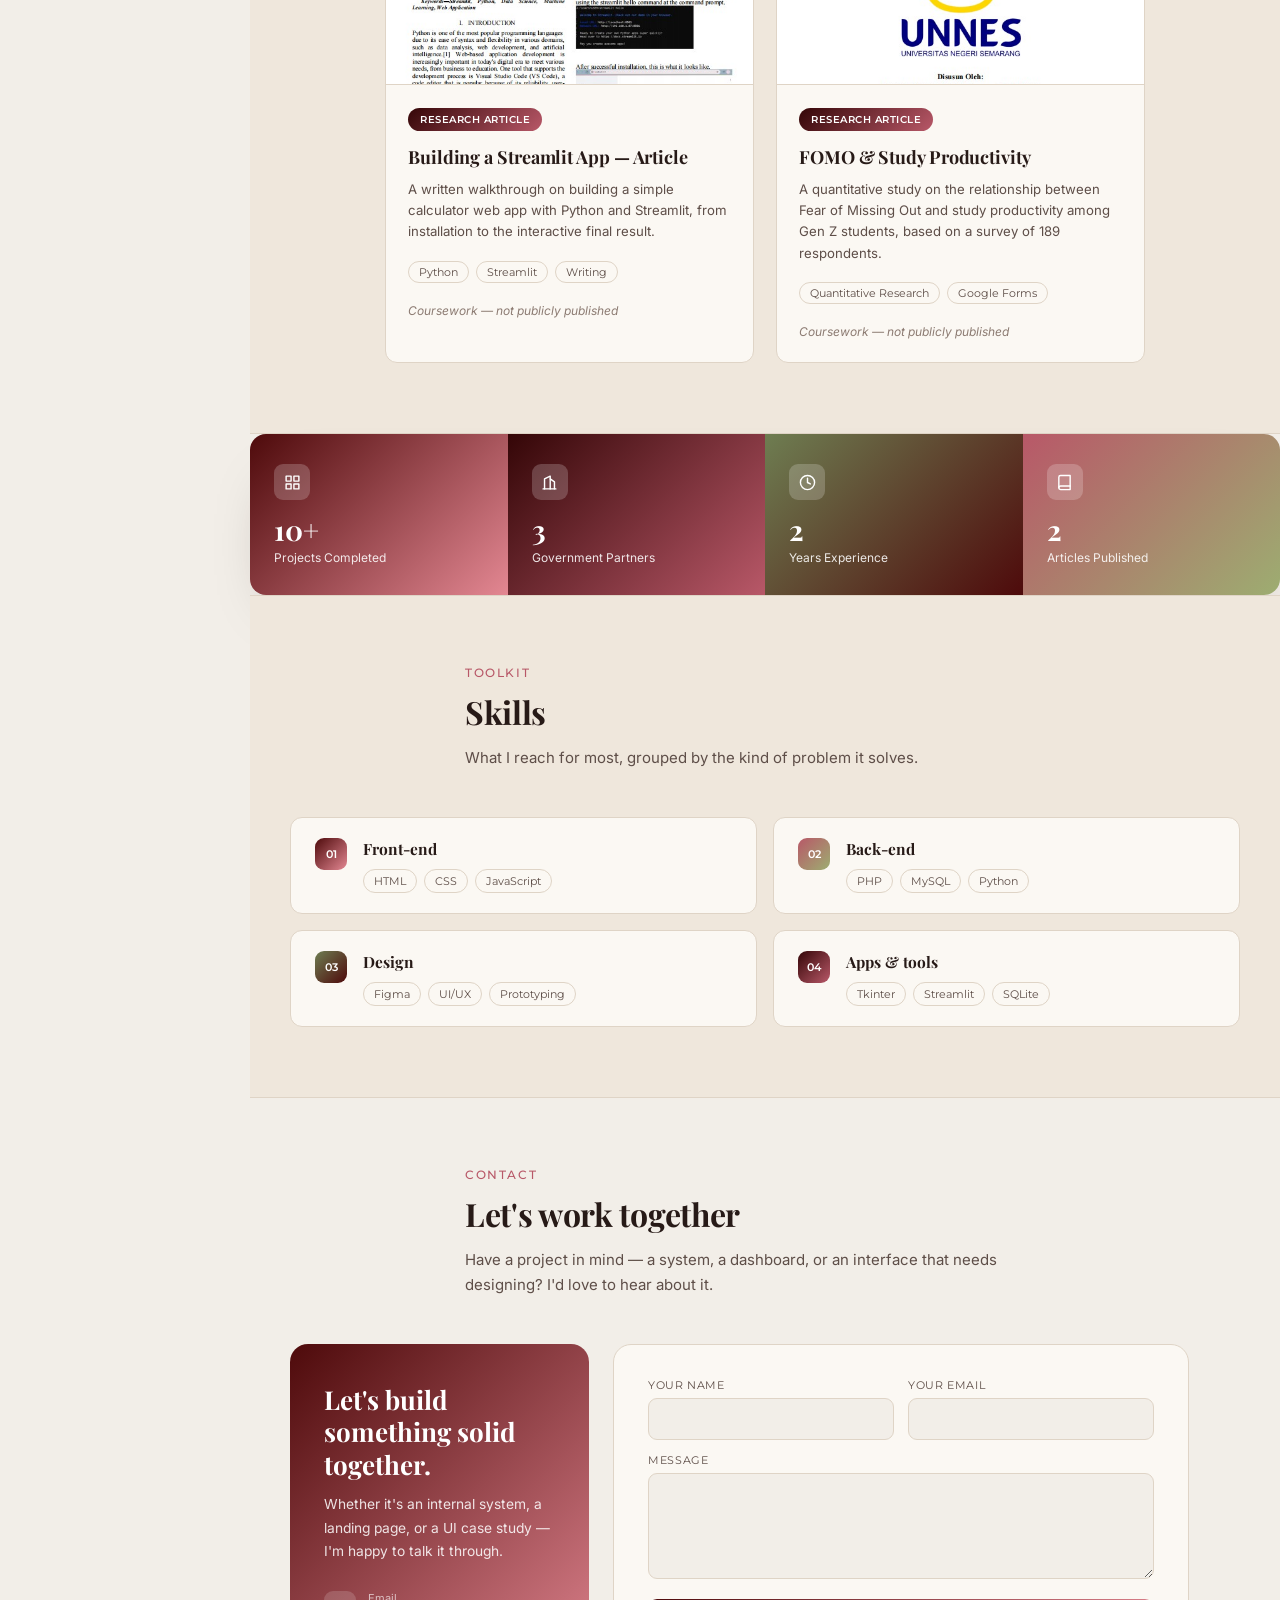
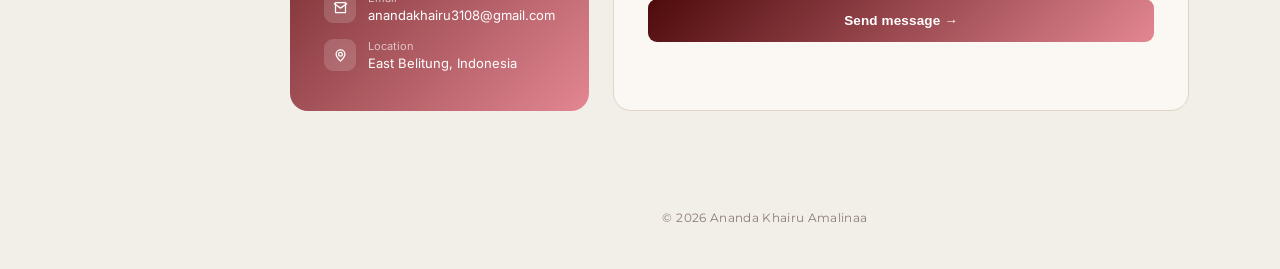
==== commit 9219d9b8: "Update image sources in index.html" ====
--- a/index.html
+++ b/index.html
@@ -521,7 +521,7 @@
       <div class="grid writing-grid">
 
         <div class="card">
-          <div class="thumb placeholder"><span class="fallback-txt">Streamlit App Article</span><img src="assets/streamlit-article.jpg" alt="Building a Streamlit App article" onerror="this.style.display='none'"></div>
+          <div class="thumb placeholder"><span class="fallback-txt">Streamlit App Article</span><img src="assets/streamlit.jpg" alt="Building a Streamlit App article" onerror="this.style.display='none'"></div>
           <div class="body">
             <span class="badge uiux">Research Article</span>
             <h3>Building a Streamlit App — Article</h3>
@@ -532,7 +532,7 @@
         </div>
 
         <div class="card">
-          <div class="thumb placeholder"><span class="fallback-txt">FOMO Research</span><img src="assets/fomo-research.jpg" alt="FOMO & Study Productivity research" onerror="this.style.display='none'"></div>
+          <div class="thumb placeholder"><span class="fallback-txt">FOMO Research</span><img src="assets/fomo.jpg" alt="FOMO & Study Productivity research" onerror="this.style.display='none'"></div>
           <div class="body">
             <span class="badge uiux">Research Article</span>
             <h3>FOMO & Study Productivity</h3>
